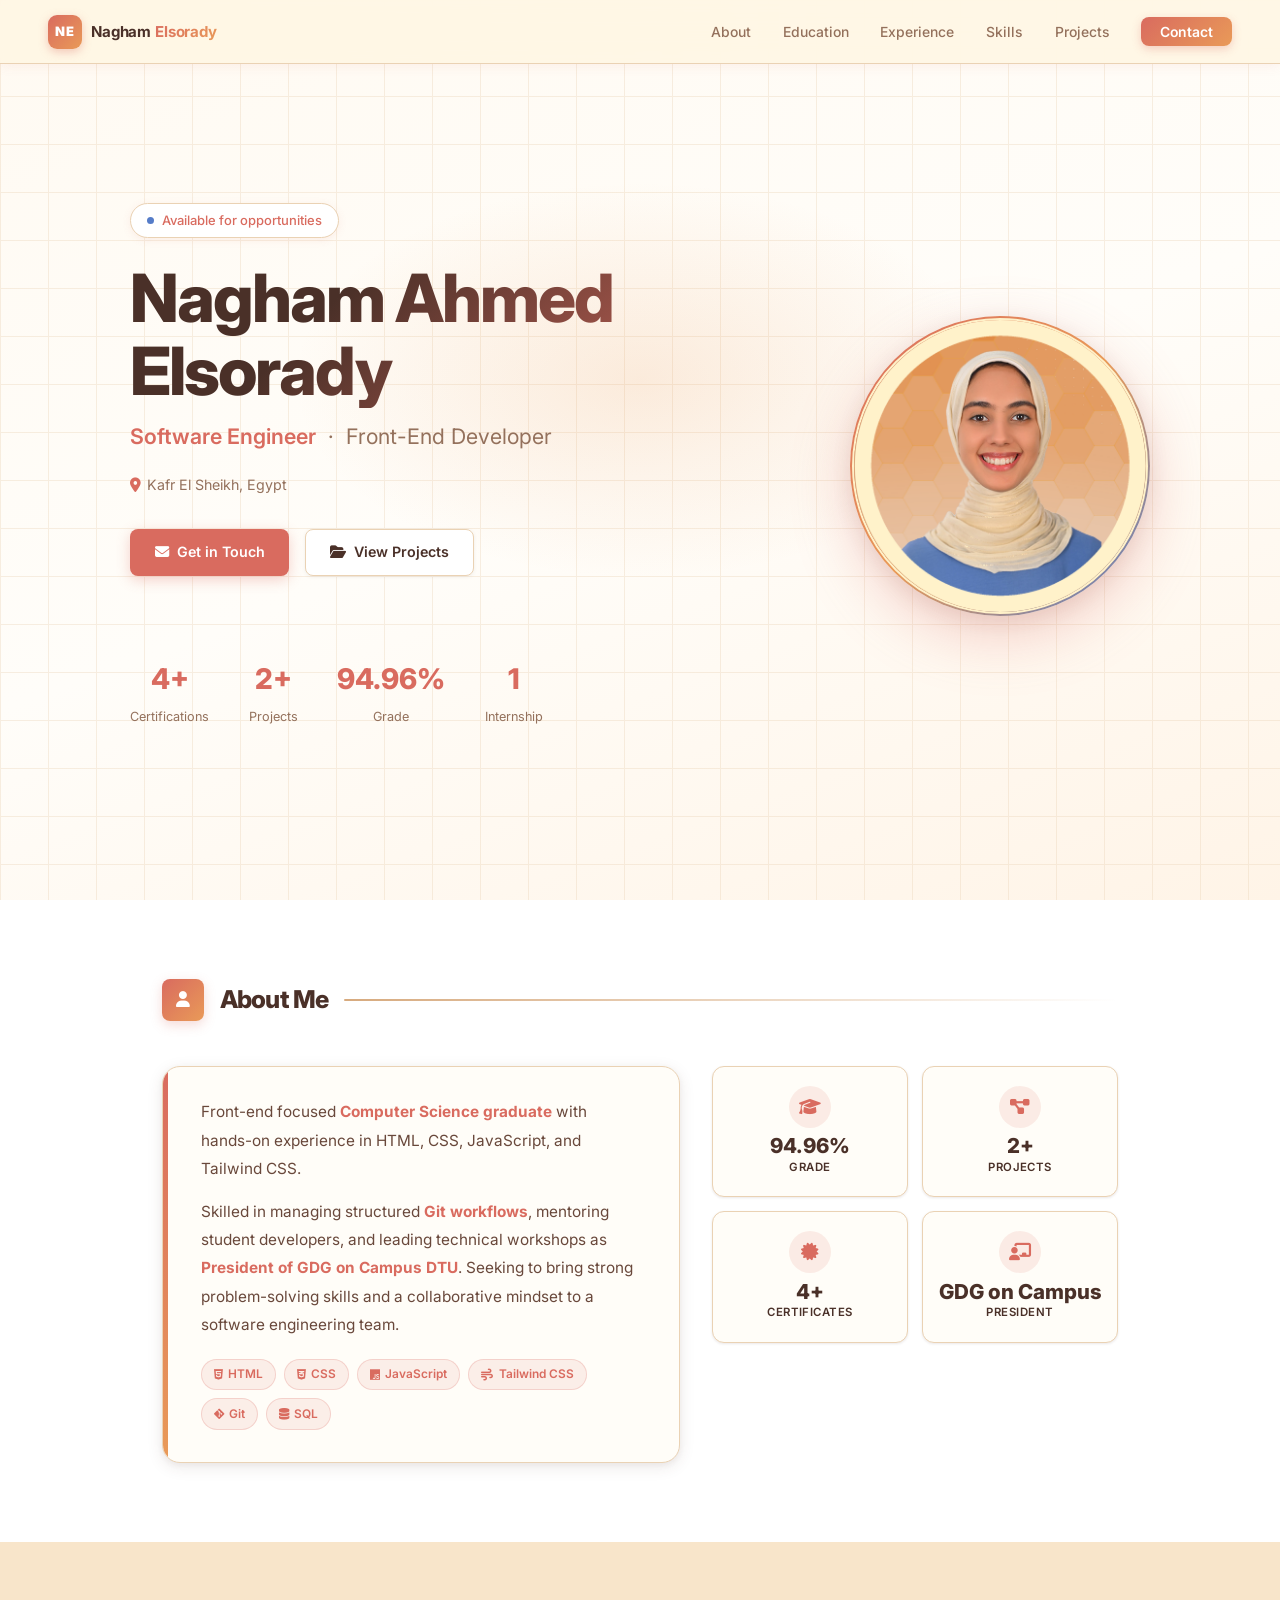
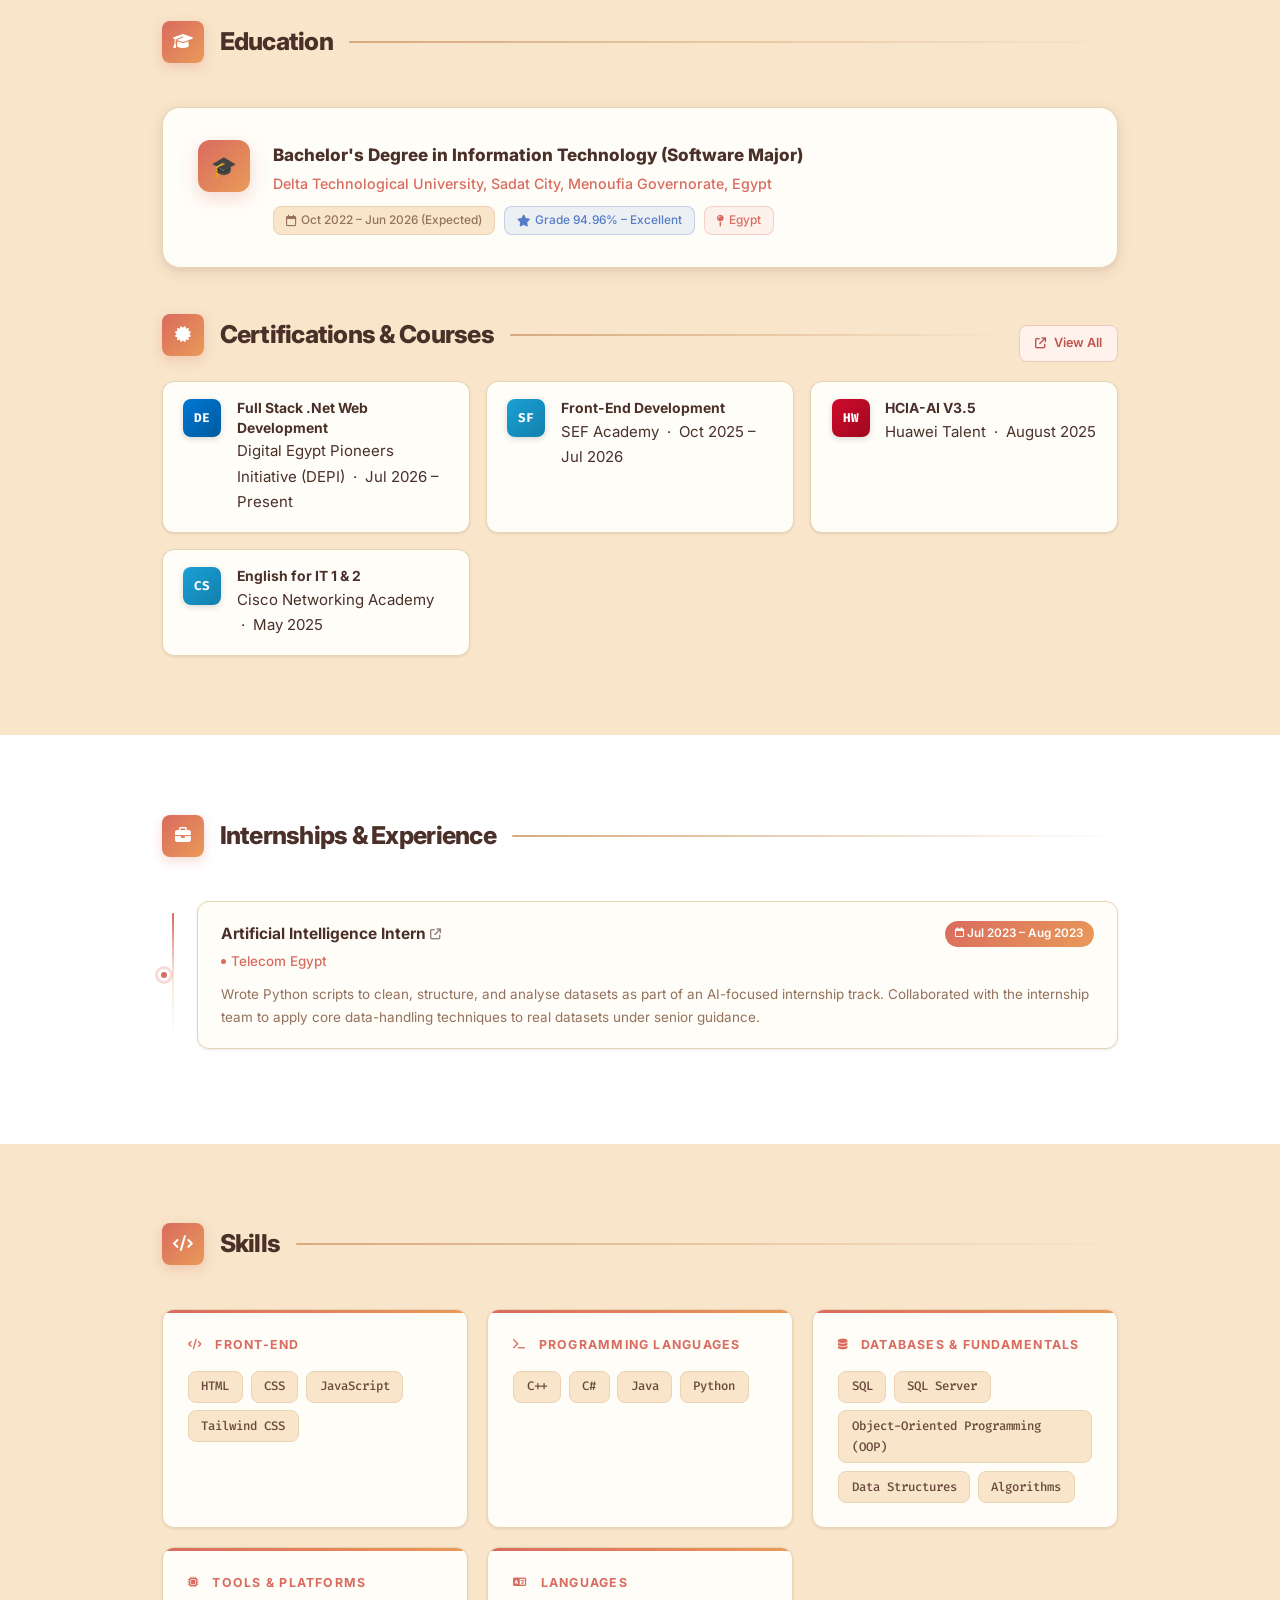
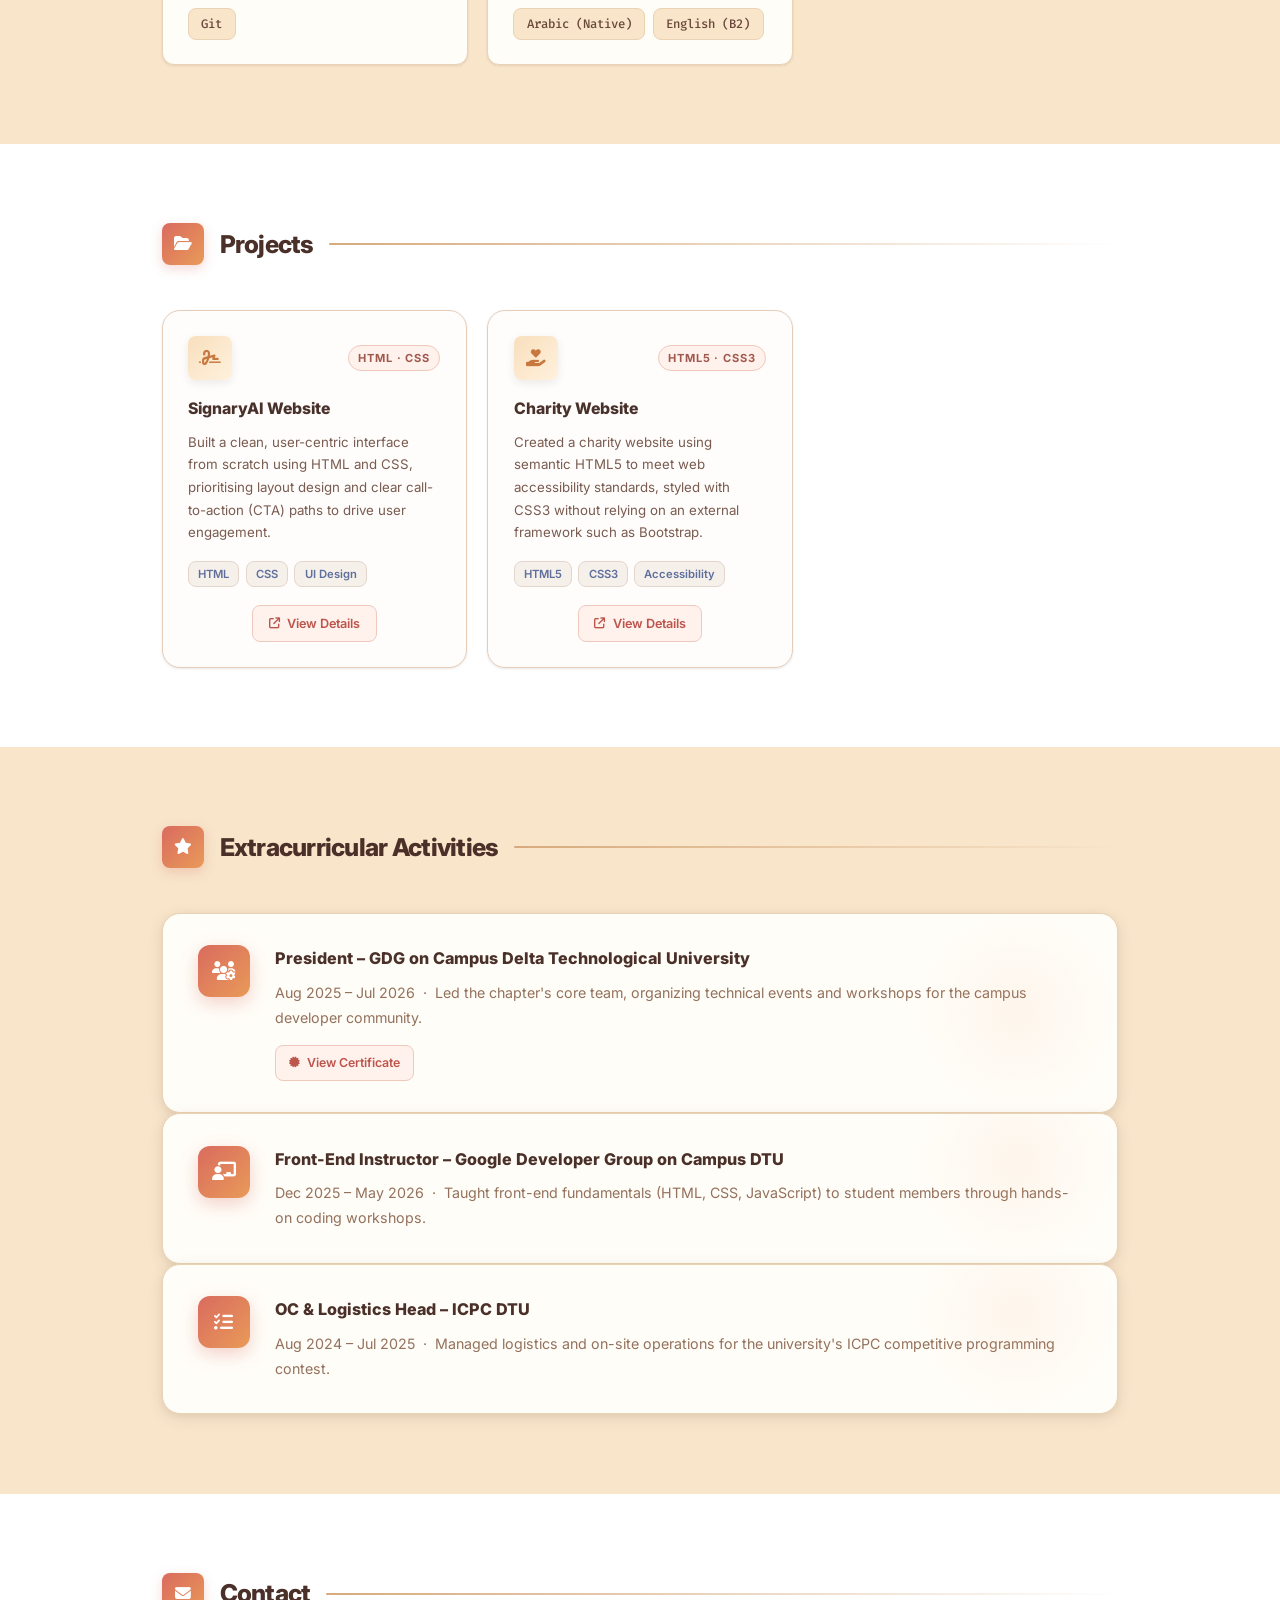
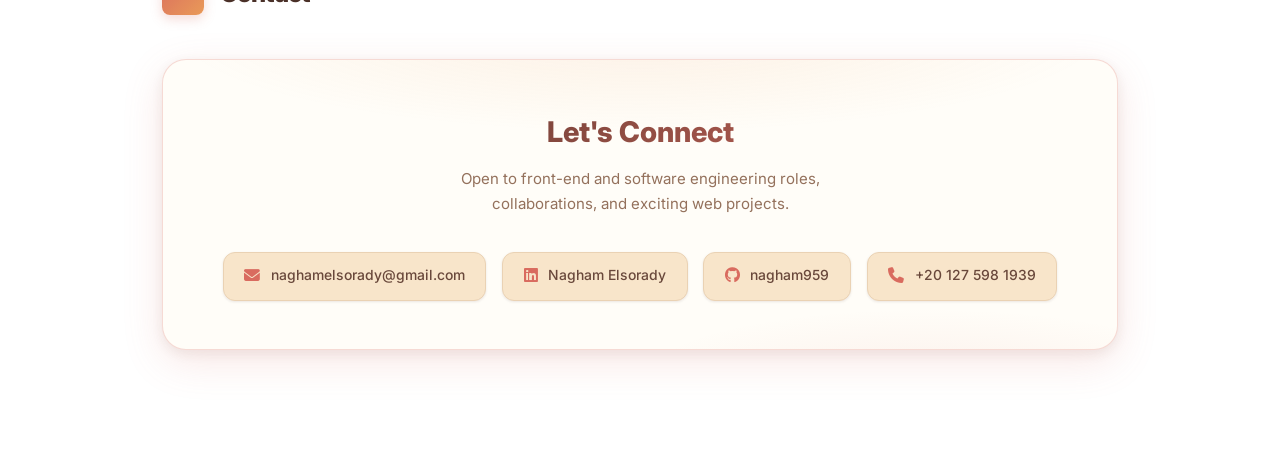
==== index.html @ 0311e445 "first commit" ====
<!DOCTYPE html>
<html lang="en">
<head>
  <meta charset="UTF-8" />
  <meta name="viewport" content="width=device-width, initial-scale=1.0"/>
  <title>Nagham Elsorady | Software Engineer</title>
  <link href="https://fonts.googleapis.com/css2?family=Inter:wght@300;400;500;600;700;800&family=Fira+Code:wght@400;500&display=swap" rel="stylesheet"/>
  <link rel="stylesheet" href="https://cdnjs.cloudflare.com/ajax/libs/font-awesome/6.5.0/css/all.min.css"/>
  <link rel="stylesheet" href="style.css"/>
</head>
<body>

<!-- ───────── NAV ───────── -->
<nav>
  <a href="#hero" class="nav-logo">
    <span class="logo-mark">NE</span>
    <span class="logo-name">Nagham <em>Elsorady</em></span>
  </a>
  <ul class="nav-links" id="nav-links">
    <li><a href="#about">About</a></li>
    <li><a href="#education">Education</a></li>
    <li><a href="#experience">Experience</a></li>
    <li><a href="#skills">Skills</a></li>
    <li><a href="#projects">Projects</a></li>
    <li><a href="#contact" class="nav-cta">Contact</a></li>
  </ul>
  <div class="hamburger" id="hamburger" onclick="toggleNav()">
    <span></span><span></span><span></span>
  </div>
</nav>

<!-- ───────── HERO ───────── -->
<section id="hero">
  <div class="hero-grid"></div>
  <div class="hero-glow"></div>
  <div class="hero-content">
    <div class="hero-text">
      <div class="hero-badge">
        <span class="dot"></span>
        Available for opportunities
      </div>
      <h1 class="hero-name">Nagham Ahmed Elsorady</h1>
      <p class="hero-title">
        <span>Software Engineer</span> &nbsp;·&nbsp; Front-End Developer
      </p>
      <div class="hero-location">
        <i class="fa-solid fa-location-dot" style="color:var(--accent)"></i>
        Kafr El Sheikh, Egypt
      </div>
      <div class="hero-links">
        <a href="mailto:naghamelsorady@gmail.com" class="btn btn-primary">
          <i class="fa-solid fa-envelope"></i> Get in Touch
        </a>
        <a href="#projects" class="btn btn-ghost">
          <i class="fa-solid fa-folder-open"></i> View Projects
        </a>
      </div>
      <div class="hero-stats">
        <div class="stat-item">
          <span class="stat-num">4+</span>
          <span class="stat-label">Certifications</span>
        </div>
        <div class="stat-item">
          <span class="stat-num">2+</span>
          <span class="stat-label">Projects</span>
        </div>
        <div class="stat-item">
          <span class="stat-num">94.96%</span>
          <span class="stat-label">Grade</span>
        </div>
        <div class="stat-item">
          <span class="stat-num">1</span>
          <span class="stat-label">Internship</span>
        </div>
      </div>
    </div>
    <div class="hero-photo">
      <div class="hero-photo-ring">
        <img src="images/me.png" alt="Nagham Ahmed Elsorady" />
      </div>
    </div>
  </div>
</section>
    </div>
  </div>
</section>

<!-- ───────── ABOUT ───────── -->
<section id="about">
  <div class="section-header reveal">
    <div class="section-icon"><i class="fa-solid fa-user"></i></div>
    <h2>About Me</h2>
    <div class="section-line"></div>
  </div>
  <div class="about-grid reveal">
    <div class="about-bio">
      <p>Front-end focused <strong>Computer Science graduate</strong> with hands-on experience in HTML, CSS, JavaScript, and Tailwind CSS.</p>
      <p>Skilled in managing structured <strong>Git workflows</strong>, mentoring student developers, and leading technical workshops as <strong>President of GDG on Campus DTU</strong>. Seeking to bring strong problem-solving skills and a collaborative mindset to a software engineering team.</p>
      <div class="about-tools">
        <span class="tool-chip"><i class="fa-brands fa-html5"></i> HTML</span>
        <span class="tool-chip"><i class="fa-brands fa-css3-alt"></i> CSS</span>
        <span class="tool-chip"><i class="fa-brands fa-js"></i> JavaScript</span>
        <span class="tool-chip"><i class="fa-solid fa-wind"></i> Tailwind CSS</span>
        <span class="tool-chip"><i class="fa-brands fa-git-alt"></i> Git</span>
        <span class="tool-chip"><i class="fa-solid fa-database"></i> SQL</span>
      </div>
    </div>
    <div class="about-highlights">
      <div class="highlight-card">
        <div class="hl-icon"><i class="fa-solid fa-graduation-cap"></i></div>
        <div class="hl-text">
          <div class="hl-value">94.96%</div>
          <div class="hl-label">Grade</div>
        </div>
      </div>
      <div class="highlight-card">
        <div class="hl-icon"><i class="fa-solid fa-diagram-project"></i></div>
        <div class="hl-text">
          <div class="hl-value">2+</div>
          <div class="hl-label">Projects</div>
        </div>
      </div>
      <div class="highlight-card">
        <div class="hl-icon"><i class="fa-solid fa-certificate"></i></div>
        <div class="hl-text">
          <div class="hl-value">4+</div>
          <div class="hl-label">Certificates</div>
        </div>
      </div>
      <div class="highlight-card">
        <div class="hl-icon"><i class="fa-solid fa-chalkboard-user"></i></div>
        <div class="hl-text">
          <div class="hl-value">GDG on Campus</div>
          <div class="hl-label">President</div>
        </div>
      </div>
    </div>
  </div>
</section>

<!-- ───────── EDUCATION ───────── -->
<section id="education">
  <div class="section-header reveal">
    <div class="section-icon"><i class="fa-solid fa-graduation-cap"></i></div>
    <h2>Education</h2>
    <div class="section-line"></div>
  </div>
  <div class="edu-card reveal">
    <div class="edu-icon">🎓</div>
    <div>
      <div class="edu-degree">Bachelor's Degree in Information Technology (Software Major)</div>
      <div class="edu-school">Delta Technological University, Sadat City, Menoufia Governorate, Egypt</div>
      <div class="edu-meta">
        <span class="badge"><i class="fa-regular fa-calendar"></i> Oct 2022 – Jun 2026 (Expected)</span>
        <span class="badge green"><i class="fa-solid fa-star"></i> Grade 94.96% – Excellent</span>
        <span class="badge blue"><i class="fa-solid fa-map-pin"></i> Egypt</span>
      </div>
    </div>
  </div>

  <!-- Courses -->
  <div style="margin-top:2.5rem;">
    <div class="section-header reveal" style="margin-bottom:1.2rem;">
      <div class="section-icon"><i class="fa-solid fa-certificate"></i></div>
      <h2>Certifications &amp; Courses</h2>
      <div class="section-line"></div>
      <a href="certificates.html" class="project-details-btn" style="white-space:nowrap;">
        <i class="fa-solid fa-arrow-up-right-from-square fa-sm"></i> View All
      </a>
    </div>
    <div class="courses-grid">
      <div class="course-card reveal">
        <div class="course-logo logo-ms">DE</div>
        <div class="course-info">
          <div class="course-name">Full Stack .Net Web Development</div>
          <div class="course-meta">Digital Egypt Pioneers Initiative (DEPI) &nbsp;·&nbsp; Jul 2026 – Present</div>
        </div>
      </div>
      <div class="course-card reveal cert-clickable" onclick="openCertLightbox('images/certificates/FrontEnd.jpeg','Front-End Development – SEF Academy')">
        <div class="course-logo logo-cisco">SF</div>
        <div class="course-info">
          <div class="course-name">Front-End Development</div>
          <div class="course-meta">SEF Academy &nbsp;·&nbsp; Oct 2025 – Jul 2026</div>
        </div>
      </div>
      <div class="course-card reveal cert-clickable" onclick="openCertLightbox('images/certificates/photo.png','HCIA-AI V3.5')">
        <div class="course-logo logo-huawei">HW</div>
        <div class="course-info">
          <div class="course-name">HCIA-AI V3.5</div>
          <div class="course-meta">Huawei Talent &nbsp;·&nbsp; August 2025</div>
        </div>
      </div>
      <div class="course-card reveal cert-clickable" onclick="openCertLightbox('images/certificates/English for IT.png','English for IT 1 & 2')">
        <div class="course-logo logo-cisco">CS</div>
        <div class="course-info">
          <div class="course-name">English for IT 1 &amp; 2</div>
          <div class="course-meta">Cisco Networking Academy &nbsp;·&nbsp; May 2025</div>
        </div>
      </div>
    </div>
  </div>
</section>

<!-- ───────── EXPERIENCE ───────── -->
<section id="experience">
  <div class="section-header reveal">
    <div class="section-icon"><i class="fa-solid fa-briefcase"></i></div>
    <h2>Internships &amp; Experience</h2>
    <div class="section-line"></div>
  </div>
  <div class="timeline">
    <div class="timeline-item reveal">
      <div class="timeline-header">
        <div class="timeline-title cert-link" onclick="openCertLightbox('images/certificates/AI-intern.jpg','Artificial Intelligence Intern – Telecom Egypt')">Artificial Intelligence Intern <i class="fa-solid fa-arrow-up-right-from-square fa-xs" style="font-size:.7rem;opacity:.6"></i></div>
        <div class="timeline-date"><i class="fa-regular fa-calendar fa-sm"></i> Jul 2023 – Aug 2023</div>
      </div>
      <div class="timeline-org">Telecom Egypt</div>
      <p style="margin-top:.6rem;font-size:.85rem;color:var(--muted);line-height:1.7;">
        Wrote Python scripts to clean, structure, and analyse datasets as part of an AI-focused internship track. Collaborated with the internship team to apply core data-handling techniques to real datasets under senior guidance.
      </p>
    </div>
  </div>
</section>

<!-- ───────── SKILLS ───────── -->
<section id="skills">
  <div class="section-header reveal">
    <div class="section-icon"><i class="fa-solid fa-code"></i></div>
    <h2>Skills</h2>
    <div class="section-line"></div>
  </div>
  <div class="skills-grid">
    <div class="skill-group reveal">
      <div class="skill-group-title"><i class="fa-solid fa-code fa-sm"></i> &nbsp;Front-End</div>
      <div class="skill-tags">
        <span class="skill-tag">HTML</span>
        <span class="skill-tag">CSS</span>
        <span class="skill-tag">JavaScript</span>
        <span class="skill-tag">Tailwind CSS</span>
      </div>
    </div>
    <div class="skill-group reveal">
      <div class="skill-group-title"><i class="fa-solid fa-terminal fa-sm"></i> &nbsp;Programming Languages</div>
      <div class="skill-tags">
        <span class="skill-tag">C++</span>
        <span class="skill-tag">C#</span>
        <span class="skill-tag">Java</span>
        <span class="skill-tag">Python</span>
      </div>
    </div>
    <div class="skill-group reveal">
      <div class="skill-group-title"><i class="fa-solid fa-database fa-sm"></i> &nbsp;Databases &amp; Fundamentals</div>
      <div class="skill-tags">
        <span class="skill-tag">SQL</span>
        <span class="skill-tag">SQL Server</span>
        <span class="skill-tag">Object-Oriented Programming (OOP)</span>
        <span class="skill-tag">Data Structures</span>
        <span class="skill-tag">Algorithms</span>
      </div>
    </div>
    <div class="skill-group reveal">
      <div class="skill-group-title"><i class="fa-solid fa-microchip fa-sm"></i> &nbsp;Tools &amp; Platforms</div>
      <div class="skill-tags">
        <span class="skill-tag">Git</span>
      </div>
    </div>
    <div class="skill-group reveal">
      <div class="skill-group-title"><i class="fa-solid fa-language fa-sm"></i> &nbsp;Languages</div>
      <div class="skill-tags">
        <span class="skill-tag">Arabic (Native)</span>
        <span class="skill-tag">English (B2)</span>
      </div>
    </div>
  </div>
</section>

<!-- ───────── PROJECTS ───────── -->
<section id="projects">
  <div class="section-header reveal">
    <div class="section-icon"><i class="fa-solid fa-folder-open"></i></div>
    <h2>Projects</h2>
    <div class="section-line"></div>
  </div>

  <div class="projects-grid">
    <div class="project-card reveal">
      <div class="project-header">
        <div class="project-icon pi-software"><i class="fa-solid fa-signature"></i></div>
        <span class="project-cat">HTML · CSS</span>
      </div>
      <div class="project-name">SignaryAI Website</div>
      <div class="project-desc">Built a clean, user-centric interface from scratch using HTML and CSS, prioritising layout design and clear call-to-action (CTA) paths to drive user engagement.</div>
      <div class="project-stack">
        <span class="tag">HTML</span><span class="tag">CSS</span><span class="tag">UI Design</span>
      </div>
      <a href="projects.html#signaryai" class="project-details-btn">
        <i class="fa-solid fa-arrow-up-right-from-square fa-sm"></i> View Details
      </a>
    </div>
    <div class="project-card reveal">
      <div class="project-header">
        <div class="project-icon pi-software"><i class="fa-solid fa-hand-holding-heart"></i></div>
        <span class="project-cat">HTML5 · CSS3</span>
      </div>
      <div class="project-name">Charity Website</div>
      <div class="project-desc">Created a charity website using semantic HTML5 to meet web accessibility standards, styled with CSS3 without relying on an external framework such as Bootstrap.</div>
      <div class="project-stack">
        <span class="tag">HTML5</span><span class="tag">CSS3</span><span class="tag">Accessibility</span>
      </div>
      <a href="projects.html#charity" class="project-details-btn">
        <i class="fa-solid fa-arrow-up-right-from-square fa-sm"></i> View Details
      </a>
    </div>
  </div>
</section>

<!-- ───────── ACTIVITIES ───────── -->
<section id="activities">
  <div class="section-header reveal">
    <div class="section-icon"><i class="fa-solid fa-star"></i></div>
    <h2>Extracurricular Activities</h2>
    <div class="section-line"></div>
  </div>
  <div class="activity-card reveal">
    <div class="activity-icon"><i class="fa-solid fa-users-gear"></i></div>
    <div>
      <div class="activity-title">President – GDG on Campus Delta Technological University</div>
      <div class="activity-desc">
        Aug 2025 – Jul 2026 &nbsp;·&nbsp; Led the chapter's core team, organizing technical events and workshops for the campus developer community.
      </div>
      <a href="certificates.html#cert-gdg" class="activity-cert-btn">
        <i class="fa-solid fa-certificate fa-sm"></i> View Certificate
      </a>
    </div>
  </div>
  <div class="activity-card reveal">
    <div class="activity-icon"><i class="fa-solid fa-chalkboard-user"></i></div>
    <div>
      <div class="activity-title">Front-End Instructor – Google Developer Group on Campus DTU</div>
      <div class="activity-desc">
        Dec 2025 – May 2026 &nbsp;·&nbsp; Taught front-end fundamentals (HTML, CSS, JavaScript) to student members through hands-on coding workshops.
      </div>
    </div>
  </div>
  <div class="activity-card reveal">
    <div class="activity-icon"><i class="fa-solid fa-list-check"></i></div>
    <div>
      <div class="activity-title">OC &amp; Logistics Head – ICPC DTU</div>
      <div class="activity-desc">
        Aug 2024 – Jul 2025 &nbsp;·&nbsp; Managed logistics and on-site operations for the university's ICPC competitive programming contest.
      </div>
    </div>
  </div>
</section>

<!-- ───────── CONTACT ───────── -->
<section id="contact">
  <div class="section-header reveal">
    <div class="section-icon"><i class="fa-solid fa-envelope"></i></div>
    <h2>Contact</h2>
    <div class="section-line"></div>
  </div>
  <div class="contact-card reveal">
    <h3>Let's Connect</h3>
    <p>Open to front-end and software engineering roles, collaborations, and exciting web projects.</p>
    <div class="contact-items">
      <a href="mailto:naghamelsorady@gmail.com" class="contact-item">
        <i class="fa-solid fa-envelope"></i>
        naghamelsorady@gmail.com
      </a>
      <a href="https://www.linkedin.com/in/nagham-elsorady-76812a3a4/" target="_blank" class="contact-item">
        <i class="fa-brands fa-linkedin"></i>
        Nagham Elsorady
      </a>
      <a href="https://github.com/nagham959" target="_blank" class="contact-item">
        <i class="fa-brands fa-github"></i>
        nagham959
      </a>
      <a href="tel:+201275981939" class="contact-item">
        <i class="fa-solid fa-phone"></i>
        +20 127 598 1939
      </a>
    </div>
  </div>
</section>

<!-- ───────── JS ───────── -->
<script>
  /* Mobile nav toggle */
  function toggleNav() {
    document.getElementById('nav-links').classList.toggle('open');
  }

  /* Close nav on link click */
  document.querySelectorAll('.nav-links a').forEach(a => {
    a.addEventListener('click', () => {
      document.getElementById('nav-links').classList.remove('open');
    });
  });

  /* Scroll reveal */
  const observer = new IntersectionObserver((entries) => {
    entries.forEach(e => {
      if (e.isIntersecting) {
        e.target.classList.add('visible');
        observer.unobserve(e.target);
      }
    });
  }, { threshold: 0.12 });

  document.querySelectorAll('.reveal').forEach(el => observer.observe(el));

  /* Active nav link highlight */
  const sections = document.querySelectorAll('section[id]');
  window.addEventListener('scroll', () => {
    let current = '';
    sections.forEach(s => {
      if (window.scrollY >= s.offsetTop - 100) current = s.id;
    });
    document.querySelectorAll('.nav-links a').forEach(a => {
      a.style.color = a.getAttribute('href') === '#' + current ? 'var(--text)' : '';
    });
  });
</script>

<!-- CERT LIGHTBOX -->
<div id="cert-lightbox" onclick="closeCertLightbox(event)" style="display:none;position:fixed;inset:0;background:rgba(0,0,0,.82);z-index:9999;align-items:center;justify-content:center;flex-direction:column;gap:1rem;padding:1.5rem">
  <button onclick="document.getElementById('cert-lightbox').style.display='none'" style="position:absolute;top:1.2rem;right:1.4rem;background:rgba(255,255,255,.12);border:none;color:#fff;width:38px;height:38px;border-radius:50%;font-size:1.1rem;cursor:pointer"><i class="fa-solid fa-xmark"></i></button>
  <img id="cert-lb-img" src="" style="max-width:90vw;max-height:80vh;border-radius:10px;box-shadow:0 8px 40px rgba(0,0,0,.5)"/>
  <div id="cert-lb-name" style="color:#fff;font-size:.9rem;opacity:.75"></div>
</div>

<script>
function openCertLightbox(src, name) {
  const lb = document.getElementById('cert-lightbox');
  document.getElementById('cert-lb-img').src = src;
  document.getElementById('cert-lb-name').textContent = name;
  lb.style.display = 'flex';
}
function closeCertLightbox(e) {
  if (e.target === document.getElementById('cert-lightbox')) {
    document.getElementById('cert-lightbox').style.display = 'none';
  }
}
document.addEventListener('keydown', e => {
  if (e.key === 'Escape') document.getElementById('cert-lightbox').style.display = 'none';
});
</script>
</html>
---- style.css ----
/* ═══════════════════════════════════════════
   NAGHAM ELSORADY – PORTFOLIO  |  style.css
═══════════════════════════════════════════ */

*, *::before, *::after { box-sizing: border-box; margin: 0; padding: 0; }

:root {
  /* Palette */
  --bg:       #ffffff;
  --bg2:      #f8e5ca;
  --bg3:      #f1c79f;
  --card:     #fffdf8;
  --border:   #ead2b4;
  --border2:  #d7aa7e;

  /* Accent colors */
  --accent:   #d96b5f;
  --accent-h: #b9544f;
  --accent2:  #557cc8;
  --accent3:  #e99a58;
  --accent4:  #c8794f;

  /* Text */
  --text:     #4a3028;
  --text2:    #69483b;
  --muted:    #94715c;

  /* Effects */
  --glow:       rgba(217,107,95,.16);
  --shadow-sm:  0 1px 3px rgba(74,48,40,.07), 0 1px 2px rgba(74,48,40,.04);
  --shadow-md:  0 4px 16px rgba(74,48,40,.10), 0 2px 6px rgba(74,48,40,.05);
  --shadow-lg:  0 12px 40px rgba(217,107,95,.16), 0 4px 12px rgba(74,48,40,.08);
  --shadow-hover: 0 16px 48px rgba(217,107,95,.22), 0 6px 16px rgba(74,48,40,.08);

  /* Radius */
  --r-sm: 8px;
  --r-md: 12px;
  --r-lg: 18px;
  --r-xl: 24px;
}

html { scroll-behavior: smooth; font-size: 99%; }

body {
  font-family: 'Inter', sans-serif;
  background: var(--bg);
  color: var(--text);
  line-height: 1.7;
  overflow-x: hidden;
  font-size: 15px;
}

/* ─── SCROLLBAR ─── */
::-webkit-scrollbar { width: 5px; }
::-webkit-scrollbar-track { background: var(--bg2); }
::-webkit-scrollbar-thumb { background: var(--border2); border-radius: 10px; }
::-webkit-scrollbar-thumb:hover { background: var(--accent); }

/* ────────────────────────────
   NAVBAR
──────────────────────────── */
nav {
  position: fixed; top: 0; left: 0; right: 0; z-index: 1000;
  display: flex; align-items: center; justify-content: space-between;
  padding: 0 3rem; height: 64px;
  background: rgba(255,247,229,.94);
  backdrop-filter: blur(16px) saturate(180%);
  -webkit-backdrop-filter: blur(16px) saturate(180%);
  border-bottom: 1px solid var(--border);
  box-shadow: 0 1px 12px rgba(217,107,95,.10);
}
.nav-logo {
  text-decoration: none;
  display: flex; align-items: center; gap: .6rem;
}
.logo-mark {
  width: 34px; height: 34px; border-radius: 9px;
  background: linear-gradient(135deg, var(--accent) 0%, var(--accent3) 100%);
  color: #fff; font-weight: 900; font-size: .82rem;
  letter-spacing: .03em; font-family: 'Inter', sans-serif;
  display: flex; align-items: center; justify-content: center;
  box-shadow: 0 3px 10px rgba(217,107,95,.35);
  flex-shrink: 0; user-select: none;
  transition: transform .2s, box-shadow .2s;
}
.nav-logo:hover .logo-mark {
  transform: rotate(-6deg) scale(1.08);
  box-shadow: 0 6px 18px rgba(217,107,95,.45);
}
.logo-name {
  font-size: .95rem; font-weight: 700;
  color: var(--text); letter-spacing: -.01em;
  transition: color .2s;
}
.logo-name em {
  font-style: normal;
  background: linear-gradient(135deg, var(--accent), var(--accent3));
  -webkit-background-clip: text; -webkit-text-fill-color: transparent;
  background-clip: text;
}
.nav-links { display: flex; gap: 2rem; list-style: none; align-items: center; }
.nav-links a {
  color: var(--muted); text-decoration: none; font-size: .88rem;
  font-weight: 500; transition: color .2s; position: relative; padding-bottom: 2px;
}
.nav-links a::after {
  content: ''; position: absolute; bottom: -2px; left: 0; right: 0;
  height: 2px; background: var(--accent); border-radius: 2px;
  transform: scaleX(0); transition: transform .25s ease;
  transform-origin: left;
}
.nav-links a:hover { color: var(--accent); }
.nav-links a:hover::after { transform: scaleX(1); }

/* Contact CTA button – uses higher specificity to avoid !important */
.nav-links a.nav-cta {
  background: linear-gradient(135deg, var(--accent), var(--accent3));
  color: #fff;
  padding: .42rem 1.2rem;
  padding-bottom: .42rem;          /* override the 2px from base rule */
  border-radius: var(--r-sm);
  font-weight: 600;
  box-shadow: 0 3px 10px rgba(217,107,95,.3);
  transition: all .25s;
  line-height: 1.4;
}
.nav-links a.nav-cta:hover {
  color: #fff;
  transform: translateY(-2px);
  box-shadow: 0 8px 20px rgba(217,107,95,.4);
  opacity: .95;
}
.nav-links a.nav-cta::after { display: none; }

/* ─── HERO ─── */
#hero {
  min-height: 100vh;
  display: flex; align-items: center; justify-content: center;
  position: relative;
  padding: 7rem 3rem 5rem;
  overflow: clip;
  max-width: 100%;
  margin: 0;
  background: linear-gradient(160deg, #fffaf2 0%, #fffdf9 52%, #fff4e7 100%);
}
.hero-grid {
  position: absolute; inset: 0; z-index: 0;
  background-image:
    linear-gradient(var(--border) 1px, transparent 1px),
    linear-gradient(90deg, var(--border) 1px, transparent 1px);
  background-size: 48px 48px;
  opacity: .35;
}
.hero-glow {
  position: absolute; top: 20%; left: 50%; transform: translateX(-50%);
  width: 700px; height: 400px;
  background: radial-gradient(ellipse, rgba(233,154,88,.18) 0%, transparent 70%);
  pointer-events: none; z-index: 0;
}
.hero-content {
  position: relative; z-index: 1;
  max-width: 1020px; width: 100%;
  display: flex; align-items: center;
  justify-content: space-between;
  gap: 3.5rem;
}
.hero-text {
  flex: 1; text-align: left;
}
.hero-badge {
  display: inline-flex; align-items: center; gap: .5rem;
  background: #fff; border: 1px solid var(--border);
  border-radius: 50px; padding: .35rem 1rem;
  font-size: .82rem; color: var(--accent); font-weight: 500;
  margin-bottom: 1.5rem;
  box-shadow: 0 2px 8px rgba(217,107,95,.10);
}
.hero-badge .dot {
  width: 7px; height: 7px; border-radius: 50%;
  background: var(--accent2);
  animation: pulse 2s infinite;
}
@keyframes pulse {
  0%,100% { opacity: 1; transform: scale(1); }
  50% { opacity: .5; transform: scale(1.3); }
}
.hero-name {
  font-size: clamp(2.4rem, 6vw, 4.2rem);
  font-weight: 800; line-height: 1.1;
  letter-spacing: -.03em;
  background: linear-gradient(135deg, var(--text) 30%, var(--accent) 100%);
  -webkit-background-clip: text; -webkit-text-fill-color: transparent;
  background-clip: text;
  margin-bottom: .6rem;
}
.hero-title {
  font-size: clamp(1rem, 2.5vw, 1.35rem);
  color: var(--muted); font-weight: 400;
  margin-bottom: 1.2rem;
}
.hero-title span { color: var(--accent); font-weight: 600; }
.hero-location {
  display: flex; align-items: center; justify-content: flex-start;
  gap: .4rem; color: var(--muted); font-size: .9rem;
  margin-bottom: 2rem;
}
.hero-links {
  display: flex; gap: 1rem; justify-content: flex-start; flex-wrap: wrap;
}
.btn {
  display: inline-flex; align-items: center; gap: .5rem;
  padding: .65rem 1.5rem; border-radius: 8px;
  font-size: .9rem; font-weight: 600;
  text-decoration: none; transition: all .2s;
  border: 1px solid transparent;
}
.btn-primary {
  background: var(--accent); color: #fff;
  box-shadow: 0 4px 14px rgba(217,107,95,.3);
}
.btn-primary:hover { opacity: .9; transform: translateY(-1px); }
.btn-ghost {
  background: #fff;
  border-color: var(--border);
  color: var(--text);
  box-shadow: 0 1px 4px rgba(0,0,0,.06);
}
.btn-ghost:hover {
  border-color: var(--accent); color: var(--accent);
  transform: translateY(-1px);
}
.hero-stats {
  display: flex; gap: 2.5rem; flex-wrap: wrap;
  margin-top: 3rem; padding-top: 2rem;
}
.stat-item { text-align: center; }
.stat-num {
  font-size: 1.8rem; font-weight: 800; color: var(--accent);
  display: block;
}
.stat-label { font-size: .8rem; color: var(--muted); }

/* Photo */
.hero-photo {
  flex-shrink: 0;
  display: flex; align-items: center; justify-content: center;
}
.hero-photo-ring {
  position: relative;
  width: 300px; height: 300px; border-radius: 50%;
  padding: 2px;
  background: linear-gradient(135deg, var(--accent), var(--accent3), var(--accent2));
  box-shadow: 0 20px 60px rgba(217,107,95,.30), 0 6px 20px rgba(74,48,40,.10);
  animation: float 5s ease-in-out infinite;
  overflow: hidden;
}
.hero-photo-ring img {
  width: 100%; height: 100%;
  border-radius: 50%;
  object-fit: cover; object-position: center center;
  display: block;
  border: 2px solid #fff1c9;
  box-sizing: border-box;
}
@keyframes float {
  0%, 100% { transform: translateY(0); }
  50%       { transform: translateY(-12px); }
}

/* ────────────────────────────
   SECTION COMMONS
──────────────────────────── */
section {
  max-width: 1020px; margin: 0 auto;
  padding: 5rem 2rem;
}
section:nth-child(even) { position: relative; }
section:nth-child(even)::before {
  content: ''; position: absolute; top: 0; bottom: 0;
  left: 50%; transform: translateX(-50%);
  width: 100vw; background: var(--bg2); z-index: -1;
}
.section-header {
  display: flex; align-items: center; gap: 1rem;
  margin-bottom: 2.8rem;
}
.section-icon {
  width: 42px; height: 42px; border-radius: var(--r-sm);
  background: linear-gradient(135deg, var(--accent), var(--accent3));
  display: flex; align-items: center; justify-content: center;
  color: #fff; font-size: 1rem; flex-shrink: 0;
  box-shadow: 0 4px 12px rgba(217,107,95,.25);
}
h2 { font-size: 1.55rem; font-weight: 800; letter-spacing: -.03em; color: var(--text); }
.section-line {
  flex: 1; height: 2px;
  background: linear-gradient(90deg, var(--border2) 0%, transparent 100%);
  border-radius: 2px;
}

/* ────────────────────────────
   ABOUT
──────────────────────────── */
.about-grid {
  display: grid;
  grid-template-columns: 1fr auto;
  gap: 2rem;
  align-items: start;
}
.about-bio {
  background: var(--card); border: 1px solid var(--border);
  border-radius: var(--r-lg); padding: 2rem 2.4rem;
  position: relative; overflow: hidden; box-shadow: var(--shadow-md);
}
.about-bio::before {
  content: ''; position: absolute; left: 0; top: 0; bottom: 0; width: 5px;
  background: linear-gradient(180deg, var(--accent), var(--accent3));
}
.about-bio p { color: var(--text2); font-size: .97rem; line-height: 1.85; margin-bottom: .9rem; }
.about-bio p:last-of-type { margin-bottom: 1.2rem; }
.about-bio strong { color: var(--accent); font-weight: 700; }
.about-tools { display: flex; flex-wrap: wrap; gap: .5rem; }
.tool-chip {
  display: inline-flex; align-items: center; gap: .35rem;
  padding: .3rem .75rem; border-radius: 999px;
  font-size: .75rem; font-weight: 600;
  background: rgba(217,107,95,.10); color: var(--accent);
  border: 1px solid rgba(217,107,95,.22);
  transition: all .2s;
}
.tool-chip:hover { background: var(--accent); color: #fff; }
.about-highlights {
  display: grid; grid-template-columns: 1fr 1fr;
  gap: .85rem;
}
.highlight-card {
  background: var(--card); border: 1px solid var(--border);
  border-radius: var(--r-md); padding: 1.2rem 1rem;
  display: flex; flex-direction: column; align-items: center; gap: .5rem;
  text-align: center; box-shadow: var(--shadow-sm);
  transition: all .25s;
}
.highlight-card:hover {
  border-color: var(--accent); transform: translateY(-3px);
  box-shadow: 0 8px 24px rgba(217,107,95,.15);
}
.hl-icon {
  width: 42px; height: 42px; border-radius: 50%;
  background: rgba(217,107,95,.12); color: var(--accent);
  display: flex; align-items: center; justify-content: center;
  font-size: 1.1rem;
}
.hl-value { font-size: 1.3rem; font-weight: 800; color: var(--text); line-height: 1.1; }
.hl-label { font-size: .72rem; color: var(--text3); font-weight: 600; text-transform: uppercase; letter-spacing: .04em; }

/* ────────────────────────────
   EDUCATION
──────────────────────────── */
.edu-card {
  background: var(--card); border: 1px solid var(--border);
  border-radius: var(--r-lg); padding: 2rem 2.2rem;
  display: flex; gap: 1.5rem; align-items: flex-start;
  box-shadow: var(--shadow-md); transition: box-shadow .3s, transform .3s;
}
.edu-card:hover { box-shadow: var(--shadow-lg); transform: translateY(-2px); }
.edu-icon {
  width: 52px; height: 52px; border-radius: var(--r-md);
  background: linear-gradient(135deg, var(--accent) 0%, var(--accent3) 100%);
  display: flex; align-items: center; justify-content: center;
  font-size: 1.3rem; flex-shrink: 0;
  box-shadow: 0 6px 18px rgba(217,107,95,.25);
}
.edu-degree { font-weight: 800; font-size: 1.08rem; color: var(--text); margin-bottom: .2rem; }
.edu-school { color: var(--accent); font-size: .9rem; font-weight: 500; margin-bottom: .6rem; }
.edu-meta { display: flex; gap: .6rem; flex-wrap: wrap; }
.badge {
  display: inline-flex; align-items: center; gap: .3rem;
  background: var(--bg2); border: 1px solid var(--border);
  border-radius: var(--r-sm); padding: .22rem .75rem;
  font-size: .75rem; color: var(--muted); font-weight: 500;
}
.badge.green { color: var(--accent2); border-color: rgba(85,124,200,.28); background: rgba(85,124,200,.10); }
.badge.blue  { color: var(--accent);  border-color: rgba(217,107,95,.25);  background: rgba(217,107,95,.08); }

/* ────────────────────────────
   COURSES
──────────────────────────── */
.courses-grid {
  display: grid;
  grid-template-columns: repeat(auto-fill, minmax(285px, 1fr));
  gap: 1rem;
}
.course-card {
  background: var(--card); border: 1px solid var(--border);
  border-radius: var(--r-md); padding: 1.1rem 1.3rem;
  display: flex; gap: 1rem; align-items: flex-start;
  transition: all .25s; box-shadow: var(--shadow-sm);
}
.course-card:hover {
  border-color: var(--accent); transform: translateY(-3px);
  box-shadow: 0 8px 28px rgba(217,107,95,.15);
}
.course-card.cert-clickable { cursor: pointer; }
.course-logo {
  width: 38px; height: 38px; border-radius: var(--r-sm);
  display: flex; align-items: center; justify-content: center;
  font-size: .8rem; font-weight: 800; flex-shrink: 0;
  font-family: 'Fira Code', monospace;
  box-shadow: 0 2px 6px rgba(0,0,0,.15);
}
.logo-nvidia  { background: linear-gradient(135deg,#76b900,#5a8c00); color: #fff; }
.logo-ms      { background: linear-gradient(135deg,#0078d4,#005a9e); color: #fff; }
.logo-sprints { background: linear-gradient(135deg,#ff6b35,#e55a26); color: #fff; }
.logo-huawei  { background: linear-gradient(135deg,#cf0a2c,#a00820); color: #fff; }
.logo-cisco   { background: linear-gradient(135deg,#1ba0d7,#1280ab); color: #fff; }
.course-name { font-size: .88rem; font-weight: 700; line-height: 1.4; color: var(--text); }
.course-info { display: flex; flex-direction: column; flex: 1; }
.course-details-btn {
  display: inline-flex; align-items: center; gap: .4rem;
  margin-top: .7rem; align-self: center;
  padding: .35rem .9rem; border-radius: var(--r-sm);
  font-size: .76rem; font-weight: 600; text-decoration: none;
  color: var(--accent); background: rgba(217,107,95,.08);
  border: 1px solid rgba(217,107,95,.24);
  transition: all .22s;
}
.course-details-btn:hover {
  background: var(--accent); color: #fff;
  border-color: var(--accent);
  box-shadow: 0 4px 14px rgba(217,107,95,.3);
  transform: translateY(-1px);
}
.course-details-btn i { font-size: .65rem; }

/* ────────────────────────────
   EXPERIENCE / TIMELINE
──────────────────────────── */
.timeline { position: relative; padding-left: 2.2rem; }
.timeline::before {
  content: ''; position: absolute;
  left: 10px; top: 12px; bottom: 12px; width: 2px;
  background: linear-gradient(180deg, var(--accent), rgba(233,154,88,.24), transparent);
  border-radius: 2px;
}
.timeline-item {
  position: relative;
  background: var(--card); border: 1px solid var(--border);
  border-radius: var(--r-md); padding: 1.2rem 1.5rem;
  margin-bottom: 1rem; box-shadow: var(--shadow-sm);
  transition: all .25s;
}
.timeline-item:hover {
  border-color: var(--accent);
  box-shadow: 0 6px 24px rgba(217,107,95,.12);
  transform: translateX(4px);
}
.timeline-item::before {
  content: ''; position: absolute;
  left: -2.5rem; top: 50%; transform: translateY(-50%);
  width: 12px; height: 12px; border-radius: 50%;
  background: var(--accent); border: 3px solid #fff;
  box-shadow: 0 0 0 3px rgba(217,107,95,.24); z-index: 1;
}
.timeline-header { display: flex; align-items: flex-start; justify-content: space-between; gap: 1rem; flex-wrap: wrap; }
.timeline-title { font-weight: 700; font-size: .98rem; color: var(--text); }
.timeline-title.cert-link { cursor: pointer; transition: color .2s; }
.timeline-title.cert-link:hover { color: var(--accent); }
.timeline-date {
  font-size: .74rem; color: #fff; font-weight: 600;
  background: linear-gradient(135deg, var(--accent), var(--accent3));
  padding: .18rem .65rem; border-radius: 50px;
  white-space: nowrap; flex-shrink: 0;
}
.timeline-org {
  color: var(--accent); font-size: .85rem; font-weight: 500;
  margin-top: .2rem; display: flex; align-items: center; gap: .3rem;
}
.timeline-org::before {
  content: ''; display: inline-block; width: 5px; height: 5px; border-radius: 50%;
  background: var(--accent); flex-shrink: 0;
}

/* ────────────────────────────
   SKILLS
──────────────────────────── */
.skills-grid {
  display: grid;
  grid-template-columns: repeat(auto-fill, minmax(295px, 1fr));
  gap: 1.2rem;
}
.skill-group {
  background: var(--card); border: 1px solid var(--border);
  border-radius: var(--r-md); padding: 1.5rem 1.6rem;
  box-shadow: var(--shadow-sm); transition: all .25s;
  position: relative; overflow: hidden;
}
.skill-group::before {
  content: ''; position: absolute; top: 0; left: 0; right: 0; height: 3px;
  background: linear-gradient(90deg, var(--accent), var(--accent3));
  border-radius: 3px 3px 0 0;
}
.skill-group:hover { box-shadow: var(--shadow-md); transform: translateY(-2px); }
.skill-group-title {
  font-size: .78rem; font-weight: 700;
  text-transform: uppercase; letter-spacing: .1em;
  color: var(--accent); margin-bottom: 1rem;
  display: flex; align-items: center; gap: .5rem;
}
.skill-tags { display: flex; flex-wrap: wrap; gap: .5rem; }
.skill-tag {
  background: var(--bg2); border: 1px solid var(--border);
  border-radius: var(--r-sm); padding: .28rem .78rem;
  font-size: .78rem; color: var(--text2); font-weight: 500;
  font-family: 'Fira Code', monospace; transition: all .2s; cursor: default;
}
.skill-tag:hover {
  border-color: var(--accent); color: var(--accent);
  background: rgba(217,107,95,.08); transform: translateY(-1px);
  box-shadow: 0 2px 8px rgba(217,107,95,.12);
}

/* ────────────────────────────
   PROJECTS
──────────────────────────── */
.projects-grid {
  display: grid;
  grid-template-columns: repeat(auto-fill, minmax(300px, 1fr));
  gap: 1.3rem;
}
.project-card {
  background: #fffdfb; border: 1px solid #e6cdb9;
  border-radius: var(--r-lg); padding: 1.6rem;
  display: flex; flex-direction: column;
  transition: all .28s cubic-bezier(.4,0,.2,1);
  box-shadow: var(--shadow-sm); position: relative; overflow: hidden;
}
.project-card::after {
  content: ''; position: absolute; inset: 0; border-radius: var(--r-lg);
  background: linear-gradient(135deg, rgba(217,107,95,.04), rgba(233,154,88,.04));
  opacity: 0; transition: opacity .3s;
}
.project-card:hover {
  border-color: rgba(217,107,95,.45); transform: translateY(-5px);
  box-shadow: var(--shadow-hover);
}
.project-card:hover::after { opacity: 1; }
.project-header {
  display: flex; align-items: center; justify-content: space-between;
  margin-bottom: 1rem; position: relative; z-index: 1;
}
.project-icon {
  width: 44px; height: 44px; border-radius: var(--r-sm);
  display: flex; align-items: center; justify-content: center;
  font-size: 1.1rem; flex-shrink: 0;
  box-shadow: 0 3px 10px rgba(0,0,0,.08);
}
.pi-data     { background: linear-gradient(135deg, #f7d8cf, #fbece6); color: #bd554d; }
.pi-software { background: linear-gradient(135deg, #f8dfbd, #fff1dd); color: #c8783f; }
.pi-iot      { background: linear-gradient(135deg, #dbe5f7, #eef3fc); color: #4e70b2; }
.project-cat {
  font-size: .7rem; font-weight: 700; text-transform: uppercase;
  letter-spacing: .08em; color: #9f584d;
  background: #fff1eb; border: 1px solid #efc9bc;
  padding: .18rem .6rem; border-radius: 50px;
}
.project-name { font-weight: 800; font-size: 1rem; margin-bottom: .5rem; color: #49312b; position: relative; z-index: 1; }
.project-desc { font-size: .84rem; color: #795b50; flex: 1; line-height: 1.7; position: relative; z-index: 1; }
.project-stack { display: flex; flex-wrap: wrap; gap: .4rem; margin-top: 1.1rem; position: relative; z-index: 1; }
.project-stack .tag {
  background: #f6f0eb; border: 1px solid #e4d5cb;
  border-radius: var(--r-sm); padding: .16rem .58rem;
  font-size: .71rem; color: #5e6f9c; font-weight: 600; transition: all .2s;
}
.project-card:hover .project-stack .tag {
  background: rgba(217,107,95,.08); border-color: rgba(217,107,95,.22); color: var(--accent);
}
.project-details-btn {
  display: inline-flex; align-items: center; gap: .45rem;
  margin-top: 1.1rem; align-self: center;
  padding: .42rem 1rem; border-radius: var(--r-sm);
  font-size: .8rem; font-weight: 600; text-decoration: none;
  color: #bd554d; background: #fff1eb;
  border: 1px solid #efc9bc;
  transition: all .22s; position: relative; z-index: 1;
}
.project-details-btn:hover {
  background: var(--accent); color: #fff;
  border-color: var(--accent);
  box-shadow: 0 4px 14px rgba(217,107,95,.3);
  transform: translateY(-1px);
}

/* ────────────────────────────
   ACTIVITIES
──────────────────────────── */
.activity-card {
  background: var(--card); border: 1px solid var(--border);
  border-radius: var(--r-lg); padding: 2rem 2.2rem;
  display: flex; gap: 1.6rem; align-items: flex-start;
  box-shadow: var(--shadow-md); position: relative; overflow: hidden; transition: all .3s;
}
.activity-card::before {
  content: ''; position: absolute; bottom: 0; right: 0;
  width: 200px; height: 200px;
  background: radial-gradient(circle, rgba(233,154,88,.08), transparent 70%);
  pointer-events: none;
}
.activity-card:hover { box-shadow: var(--shadow-lg); transform: translateY(-2px); }
.activity-icon {
  width: 52px; height: 52px; border-radius: var(--r-md);
  background: linear-gradient(135deg, var(--accent), var(--accent3));
  display: flex; align-items: center; justify-content: center;
  font-size: 1.2rem; flex-shrink: 0; color: #fff;
  box-shadow: 0 6px 18px rgba(217,107,95,.3);
}
.activity-title { font-weight: 800; margin-bottom: .5rem; font-size: 1.02rem; }
.activity-desc  { color: var(--muted); font-size: .9rem; line-height: 1.75; }
.activity-cert-btn {
  display: inline-flex; align-items: center; gap: .4rem;
  margin-top: .9rem; padding: .4rem .85rem;
  border: 1px solid #efc9bc; border-radius: var(--r-sm);
  background: #fff1eb; color: #bd554d;
  font-size: .78rem; font-weight: 600; text-decoration: none;
  transition: all .22s;
}
.activity-cert-btn:hover {
  background: var(--accent); border-color: var(--accent); color: #fff;
  box-shadow: 0 4px 14px rgba(217,107,95,.25);
  transform: translateY(-1px);
}

/* ────────────────────────────
   CONTACT
──────────────────────────── */
#contact { padding-bottom: 8rem; }
.contact-card {
  background: var(--card); border: 1px solid rgba(217,107,95,.24);
  border-radius: var(--r-xl); padding: 3rem 2.5rem;
  text-align: center; position: relative; overflow: hidden;
  box-shadow: var(--shadow-lg);
}
.contact-card::before {
  content: ''; position: absolute; inset: 0;
  background:
    radial-gradient(ellipse 70% 50% at 50% -10%, rgba(233,154,88,.12) 0%, transparent 70%),
    radial-gradient(ellipse 50% 40% at 80% 110%, rgba(217,107,95,.08) 0%, transparent 60%);
  pointer-events: none;
}
.contact-card h3 {
  font-size: 1.8rem; font-weight: 800; margin-bottom: .6rem;
  background: linear-gradient(135deg, var(--text), var(--accent));
  -webkit-background-clip: text; -webkit-text-fill-color: transparent;
  background-clip: text; position: relative; z-index: 1;
}
.contact-card > p {
  color: var(--muted); margin-bottom: 2.2rem; max-width: 420px; margin-inline: auto;
  font-size: .95rem; line-height: 1.7; position: relative; z-index: 1;
}
.contact-items { display: flex; gap: 1rem; justify-content: center; flex-wrap: wrap; position: relative; z-index: 1; }
.contact-item {
  display: flex; align-items: center; gap: .65rem;
  background: var(--bg2); border: 1px solid var(--border);
  border-radius: var(--r-md); padding: .75rem 1.3rem;
  text-decoration: none; color: var(--text2); font-size: .88rem; font-weight: 500;
  transition: all .25s; box-shadow: var(--shadow-sm);
}
.contact-item:hover {
  border-color: var(--accent); color: var(--accent);
  background: rgba(217,107,95,.08); transform: translateY(-2px);
  box-shadow: 0 6px 20px rgba(217,107,95,.15);
}
.contact-item i { color: var(--accent); font-size: 1rem; }

/* ────────────────────────────
   FOOTER
──────────────────────────── */
footer {
  text-align: center; padding: 2.2rem 2rem;
  border-top: 1px solid var(--border);
  color: var(--muted); font-size: .82rem;
  background: var(--bg2);
}
footer strong { color: var(--accent); font-weight: 700; }

/* ────────────────────────────
   HAMBURGER / MOBILE NAV
──────────────────────────── */
.hamburger {
  display: none; flex-direction: column; gap: 5px;
  cursor: pointer; padding: .4rem;
  border-radius: var(--r-sm); transition: background .2s;
}
.hamburger:hover { background: var(--bg2); }
.hamburger span {
  display: block; width: 22px; height: 2px;
  background: var(--text); border-radius: 2px; transition: all .3s;
}

/* ────────────────────────────
   RESPONSIVE – TABLET (≤1024px)
──────────────────────────── */
@media (max-width: 1024px) {
  nav { padding: 0 2rem; }
  section { padding: 4rem 2rem; }
  #hero { padding: 7rem 2rem 4rem; }
  .hero-content { gap: 2.5rem; }
  .hero-photo-ring { width: 240px; height: 240px; }
  .hero-name { font-size: clamp(1.8rem, 4vw, 2.6rem); }
  .hero-title { font-size: clamp(.95rem, 2vw, 1.1rem); }
  .about-grid { grid-template-columns: 1fr; }
  .about-highlights { grid-template-columns: repeat(4, 1fr); }
  .projects-grid { grid-template-columns: repeat(auto-fill, minmax(260px, 1fr)); }
}

/* ────────────────────────────
   RESPONSIVE – MOBILE (≤760px)
──────────────────────────── */
@media (max-width: 760px) {
  html { font-size: 95%; }

  /* NAV */
  nav { padding: 0 1.2rem; }
  .hamburger { display: flex; }
  .nav-links {
    display: none; flex-direction: column;
    position: fixed; top: 64px; left: 0; right: 0;
    background: #fff; border-bottom: 1px solid var(--border);
    padding: 1.5rem 1.5rem; gap: 1.2rem;
    box-shadow: 0 6px 24px rgba(26,31,54,.1); z-index: 999;
  }
  .nav-links.open { display: flex; }

  /* SECTIONS */
  section { padding: 3.5rem 1.2rem; }
  .section-header h2 { font-size: 1.35rem; }

  /* HERO */
  #hero { padding: 6rem 1.2rem 3rem; }
  .hero-content { flex-direction: column-reverse; align-items: center; gap: 1.8rem; }
  .hero-text { text-align: center; }
  .hero-name { font-size: clamp(1.5rem, 6vw, 2rem); }
  .hero-title { font-size: .9rem; }
  .hero-location, .hero-links, .hero-stats { justify-content: center; }
  .hero-photo-ring { width: 180px; height: 180px; }
  .hero-stats { border-radius: var(--r-md); flex-wrap: wrap; gap: .5rem; }
  .stat-item + .stat-item::before { display: none; }
  .stat-value { font-size: 1.2rem; }

  /* ABOUT */
  .about-grid { grid-template-columns: 1fr; gap: 1.2rem; }
  .about-bio { padding: 1.4rem 1.5rem; }
  .about-highlights { grid-template-columns: repeat(2, 1fr); gap: .7rem; }
  .highlight-card { padding: 1rem .8rem; }
  .hl-value { font-size: 1.1rem; }

  /* EDUCATION */
  .edu-card { flex-direction: column; gap: 1rem; }

  /* PROJECTS */
  .projects-grid { grid-template-columns: 1fr; }

  /* COURSES */
  .courses-grid { grid-template-columns: 1fr; }

  /* CONTACT */
  .contact-card { padding: 2rem 1.4rem; }
  .contact-items { flex-direction: column; gap: .8rem; }
  .contact-item { width: 100%; justify-content: center; }

  /* MISC */
  section:nth-child(even)::before { display: none; }
}

/* ────────────────────────────
   SCROLL-REVEAL ANIMATION
──────────────────────────── */
.reveal {
  opacity: 0; transform: translateY(24px);
  transition: opacity .6s cubic-bezier(.4,0,.2,1), transform .6s cubic-bezier(.4,0,.2,1);
}
.reveal.visible { opacity: 1; transform: none; }

/* Stagger children */
.courses-grid .reveal:nth-child(2) { transition-delay: .07s; }
.courses-grid .reveal:nth-child(3) { transition-delay: .14s; }
.courses-grid .reveal:nth-child(4) { transition-delay: .21s; }
.courses-grid .reveal:nth-child(5) { transition-delay: .28s; }
.courses-grid .reveal:nth-child(6) { transition-delay: .35s; }
.courses-grid .reveal:nth-child(7) { transition-delay: .42s; }
.projects-grid .reveal:nth-child(2) { transition-delay: .08s; }
.projects-grid .reveal:nth-child(3) { transition-delay: .16s; }
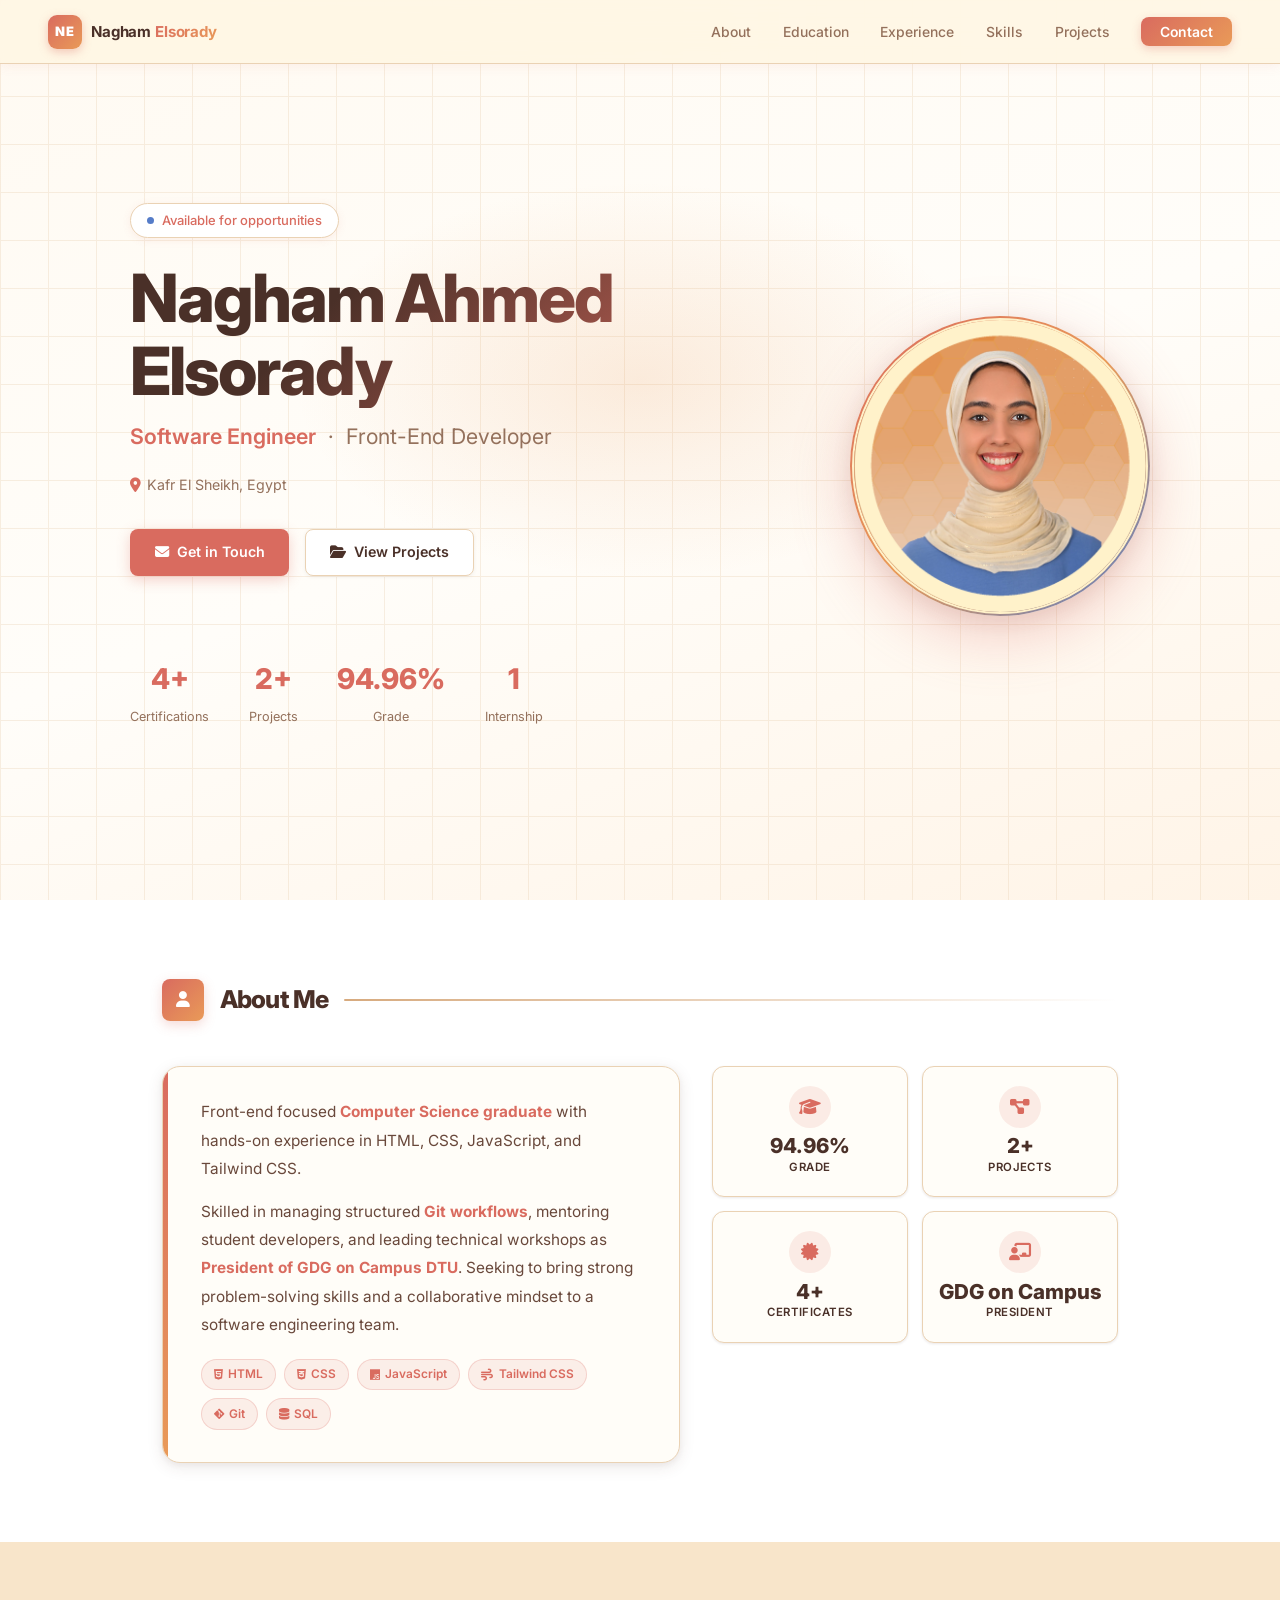
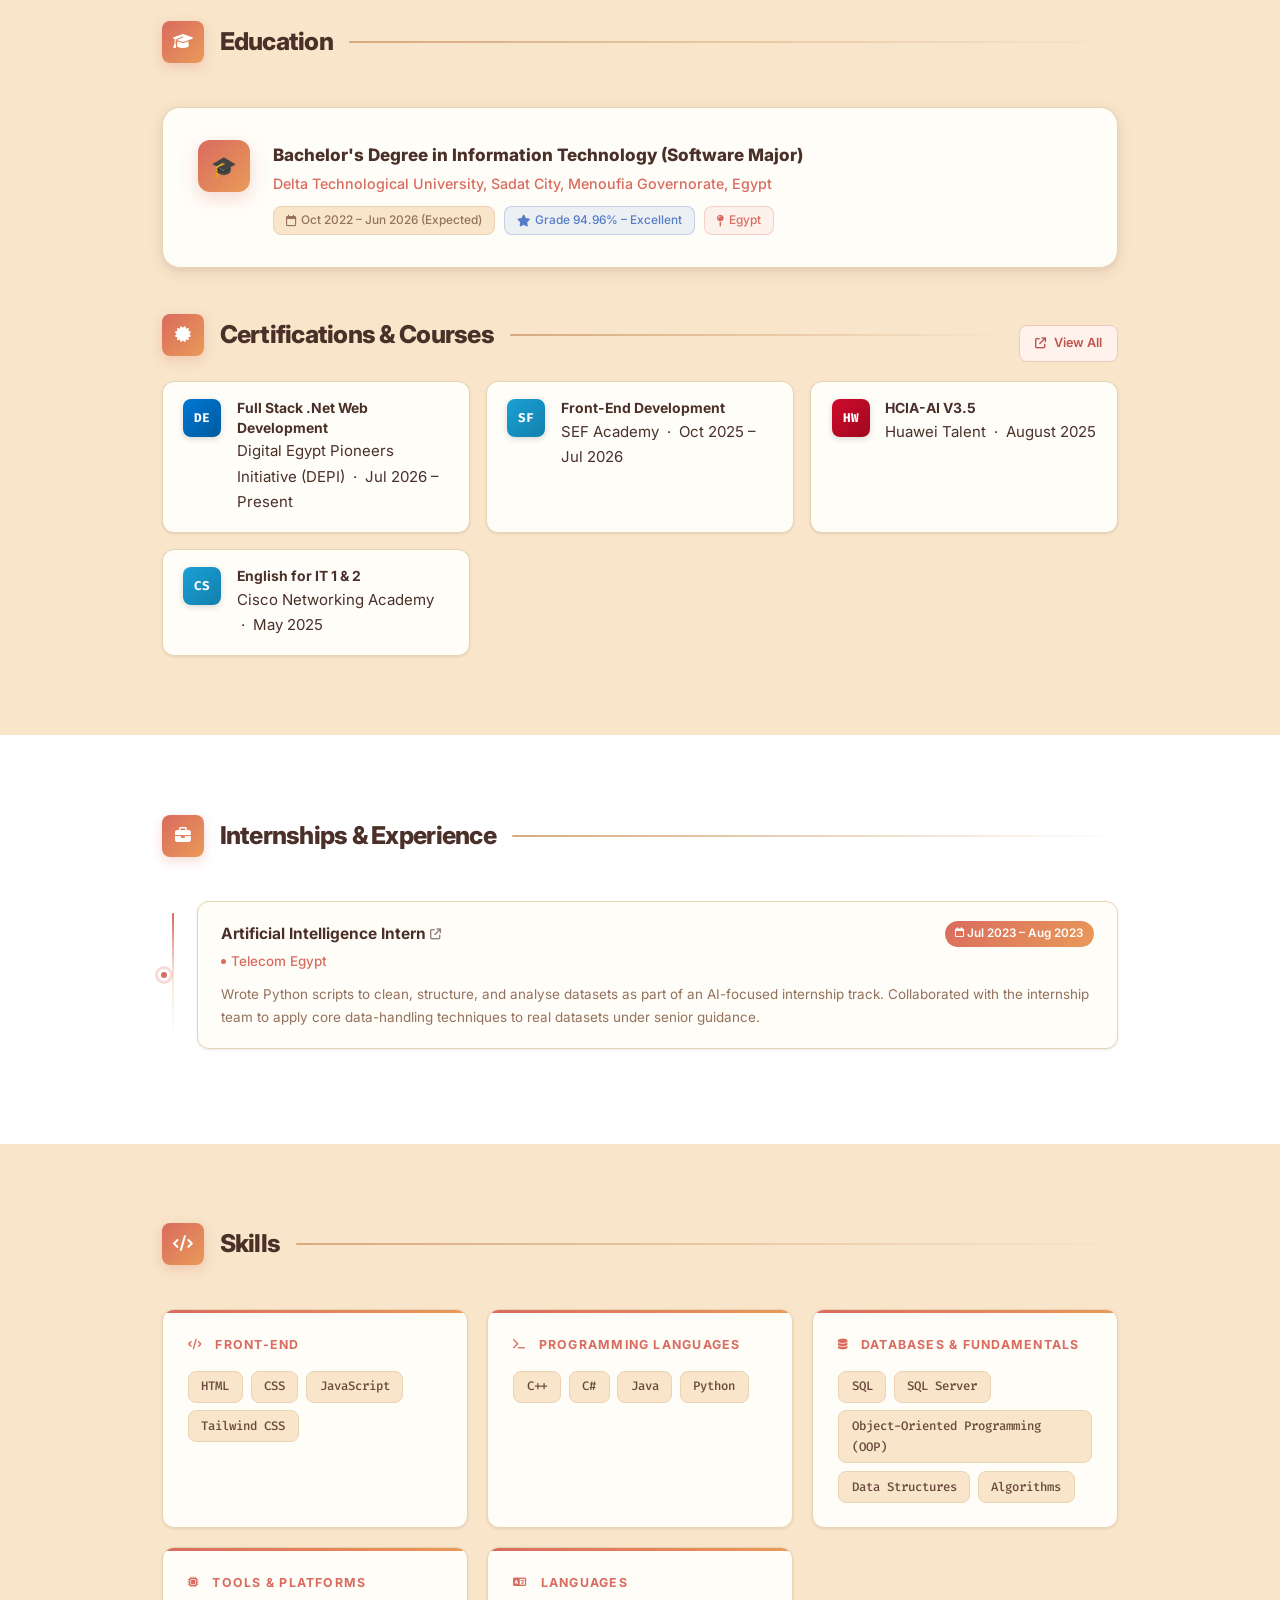
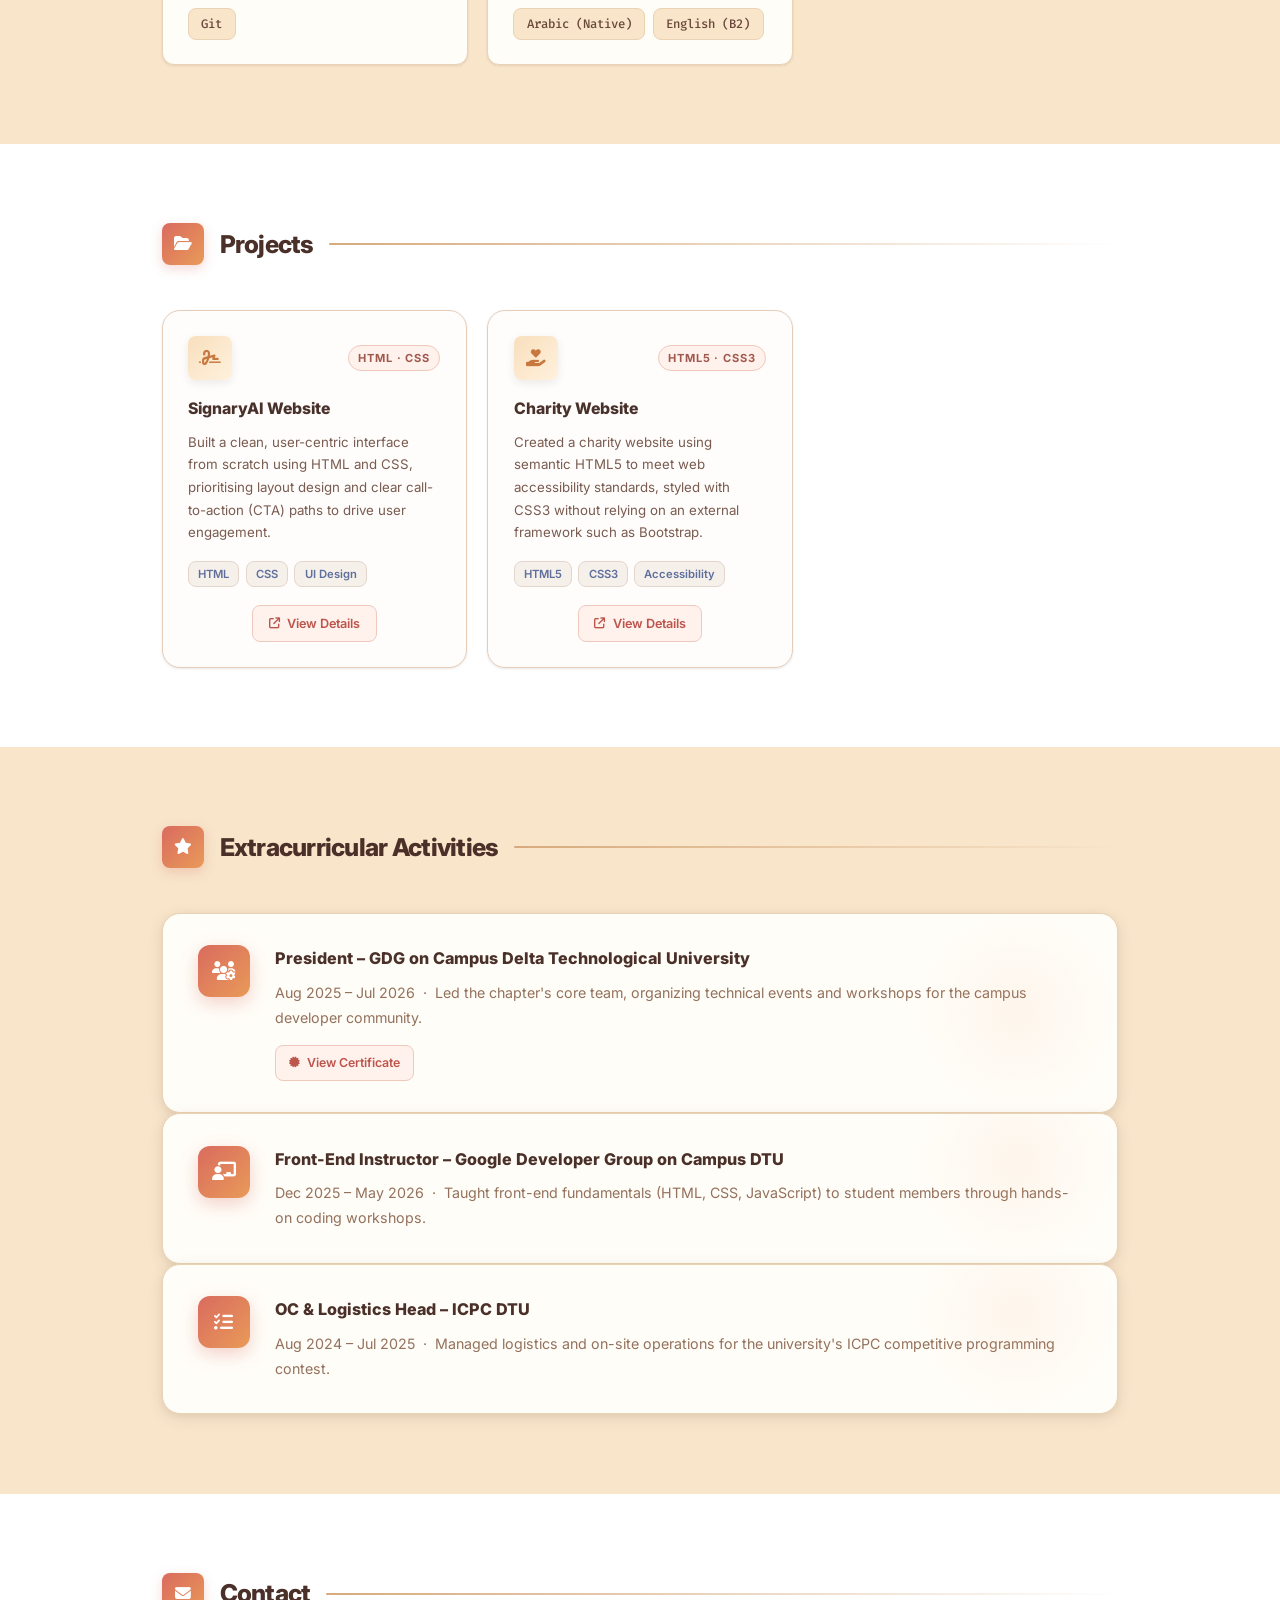
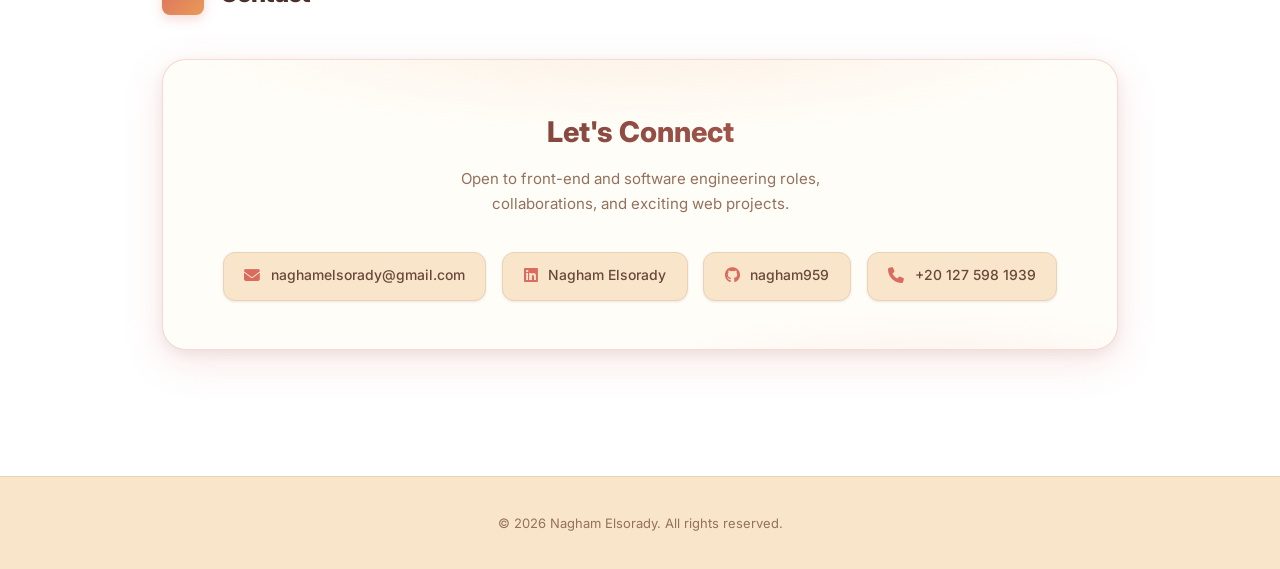
==== commit f48e43b7: "Update footer copyright text across multiple pages" ====
--- a/index.html
+++ b/index.html
@@ -383,6 +383,10 @@
     </div>
   </div>
 </section>
+
+<footer>
+  <p>&copy; 2026 Nagham Elsorady. All rights reserved.</p>
+</footer>
 
 <!-- ───────── JS ───────── -->
 <script>
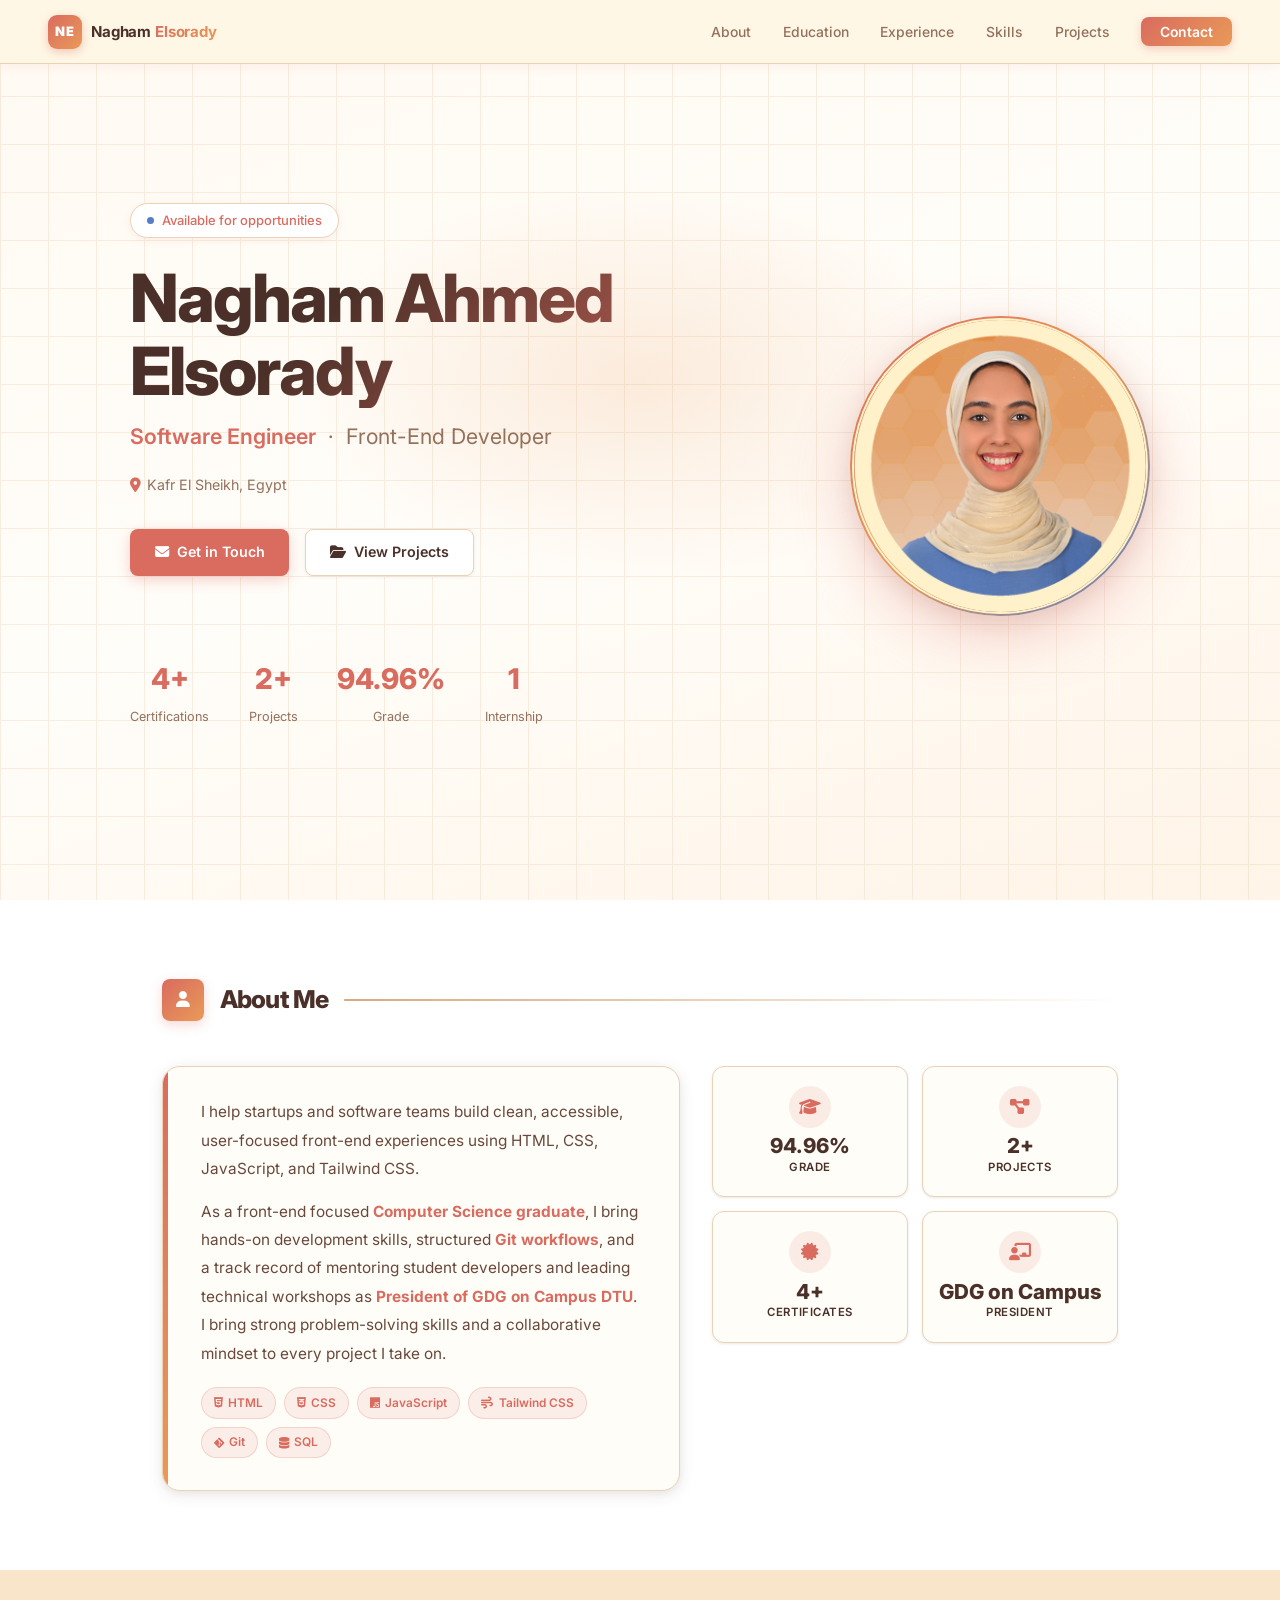
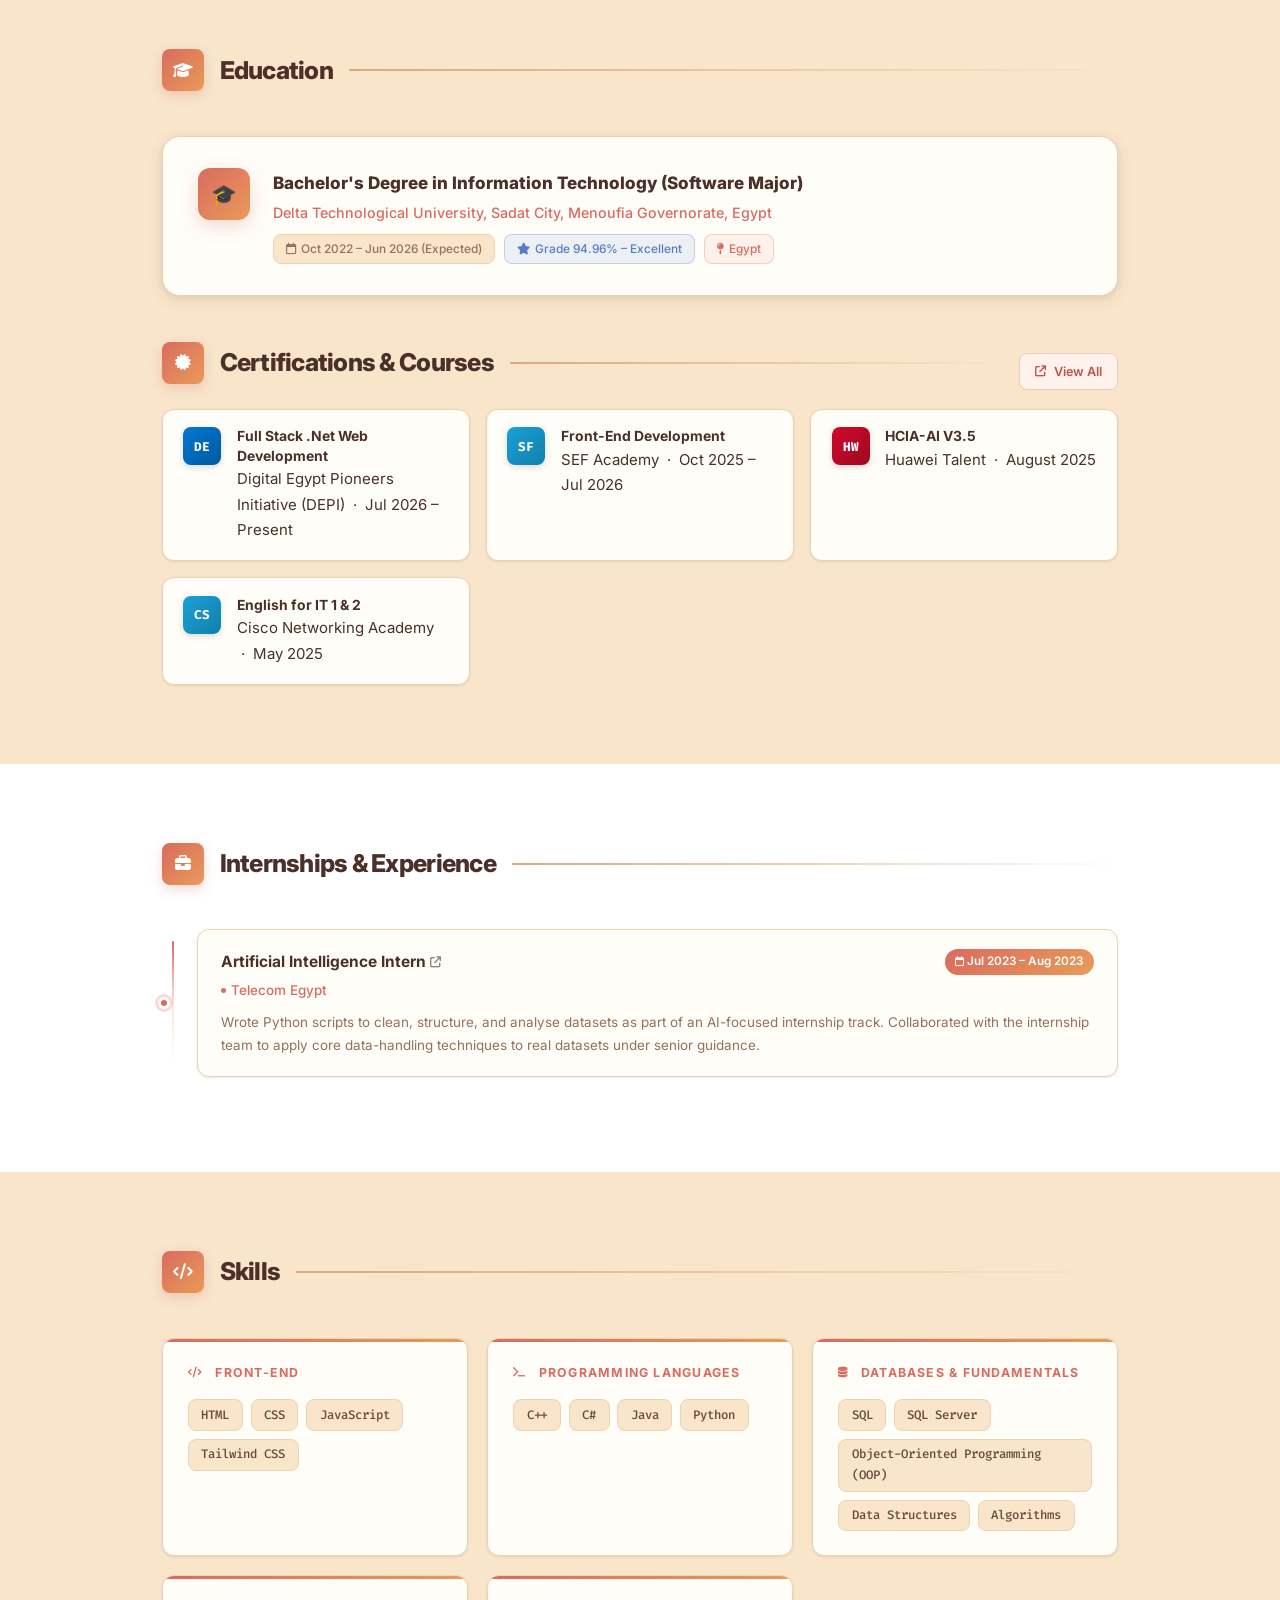
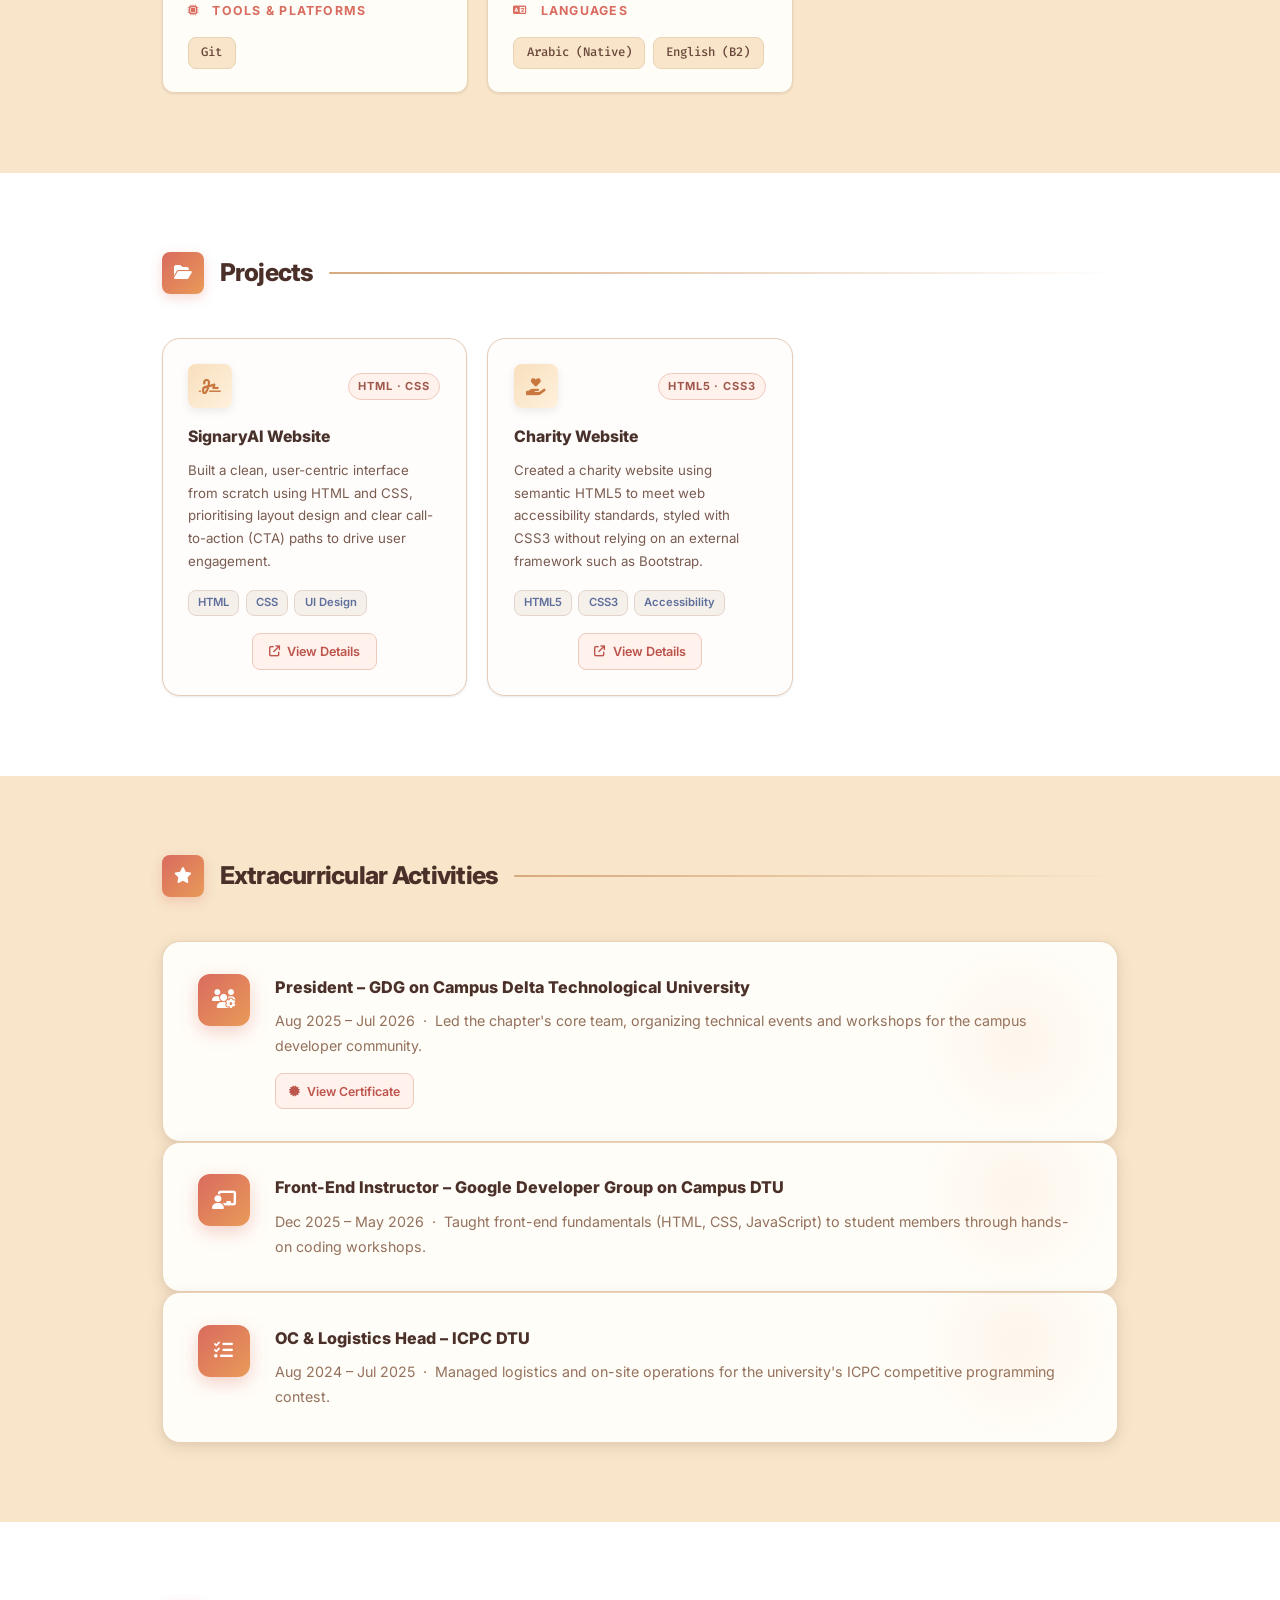
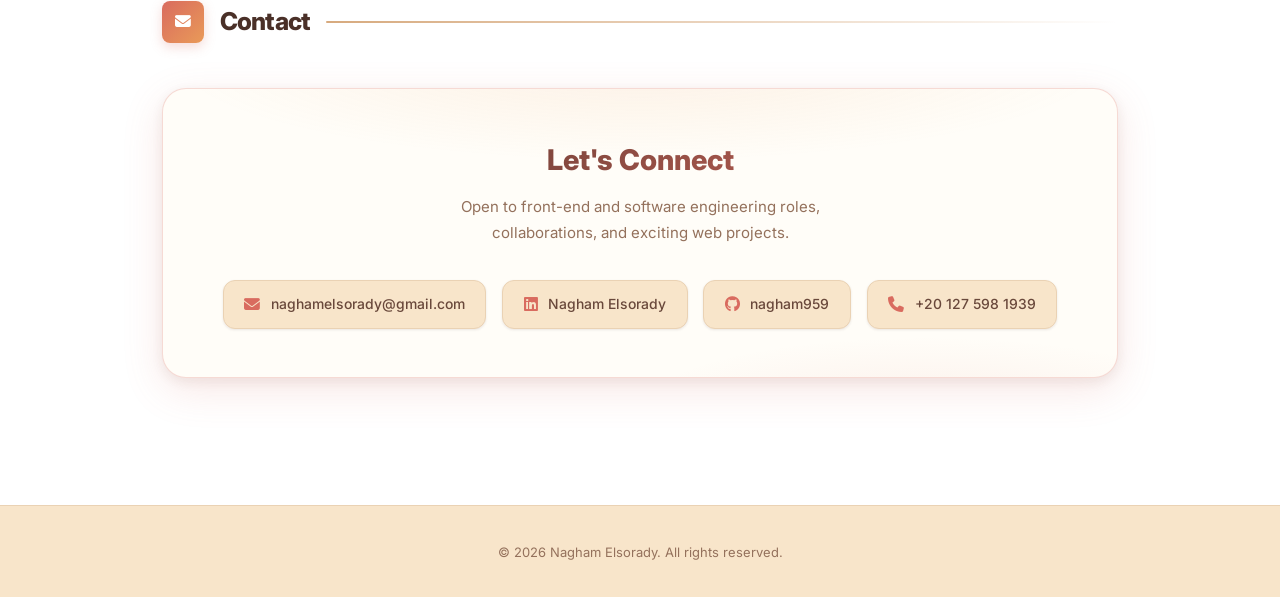
==== commit d565c0d8: "Revise about section to enhance personal branding and clarify skills" ====
--- a/index.html
+++ b/index.html
@@ -94,8 +94,8 @@
   </div>
   <div class="about-grid reveal">
     <div class="about-bio">
-      <p>Front-end focused <strong>Computer Science graduate</strong> with hands-on experience in HTML, CSS, JavaScript, and Tailwind CSS.</p>
-      <p>Skilled in managing structured <strong>Git workflows</strong>, mentoring student developers, and leading technical workshops as <strong>President of GDG on Campus DTU</strong>. Seeking to bring strong problem-solving skills and a collaborative mindset to a software engineering team.</p>
+      <p>I help startups and software teams build clean, accessible, user-focused front-end experiences using HTML, CSS, JavaScript, and Tailwind CSS.</p>
+      <p>As a front-end focused <strong>Computer Science graduate</strong>, I bring hands-on development skills, structured <strong>Git workflows</strong>, and a track record of mentoring student developers and leading technical workshops as <strong>President of GDG on Campus DTU</strong>. I bring strong problem-solving skills and a collaborative mindset to every project I take on.</p>
       <div class="about-tools">
         <span class="tool-chip"><i class="fa-brands fa-html5"></i> HTML</span>
         <span class="tool-chip"><i class="fa-brands fa-css3-alt"></i> CSS</span>
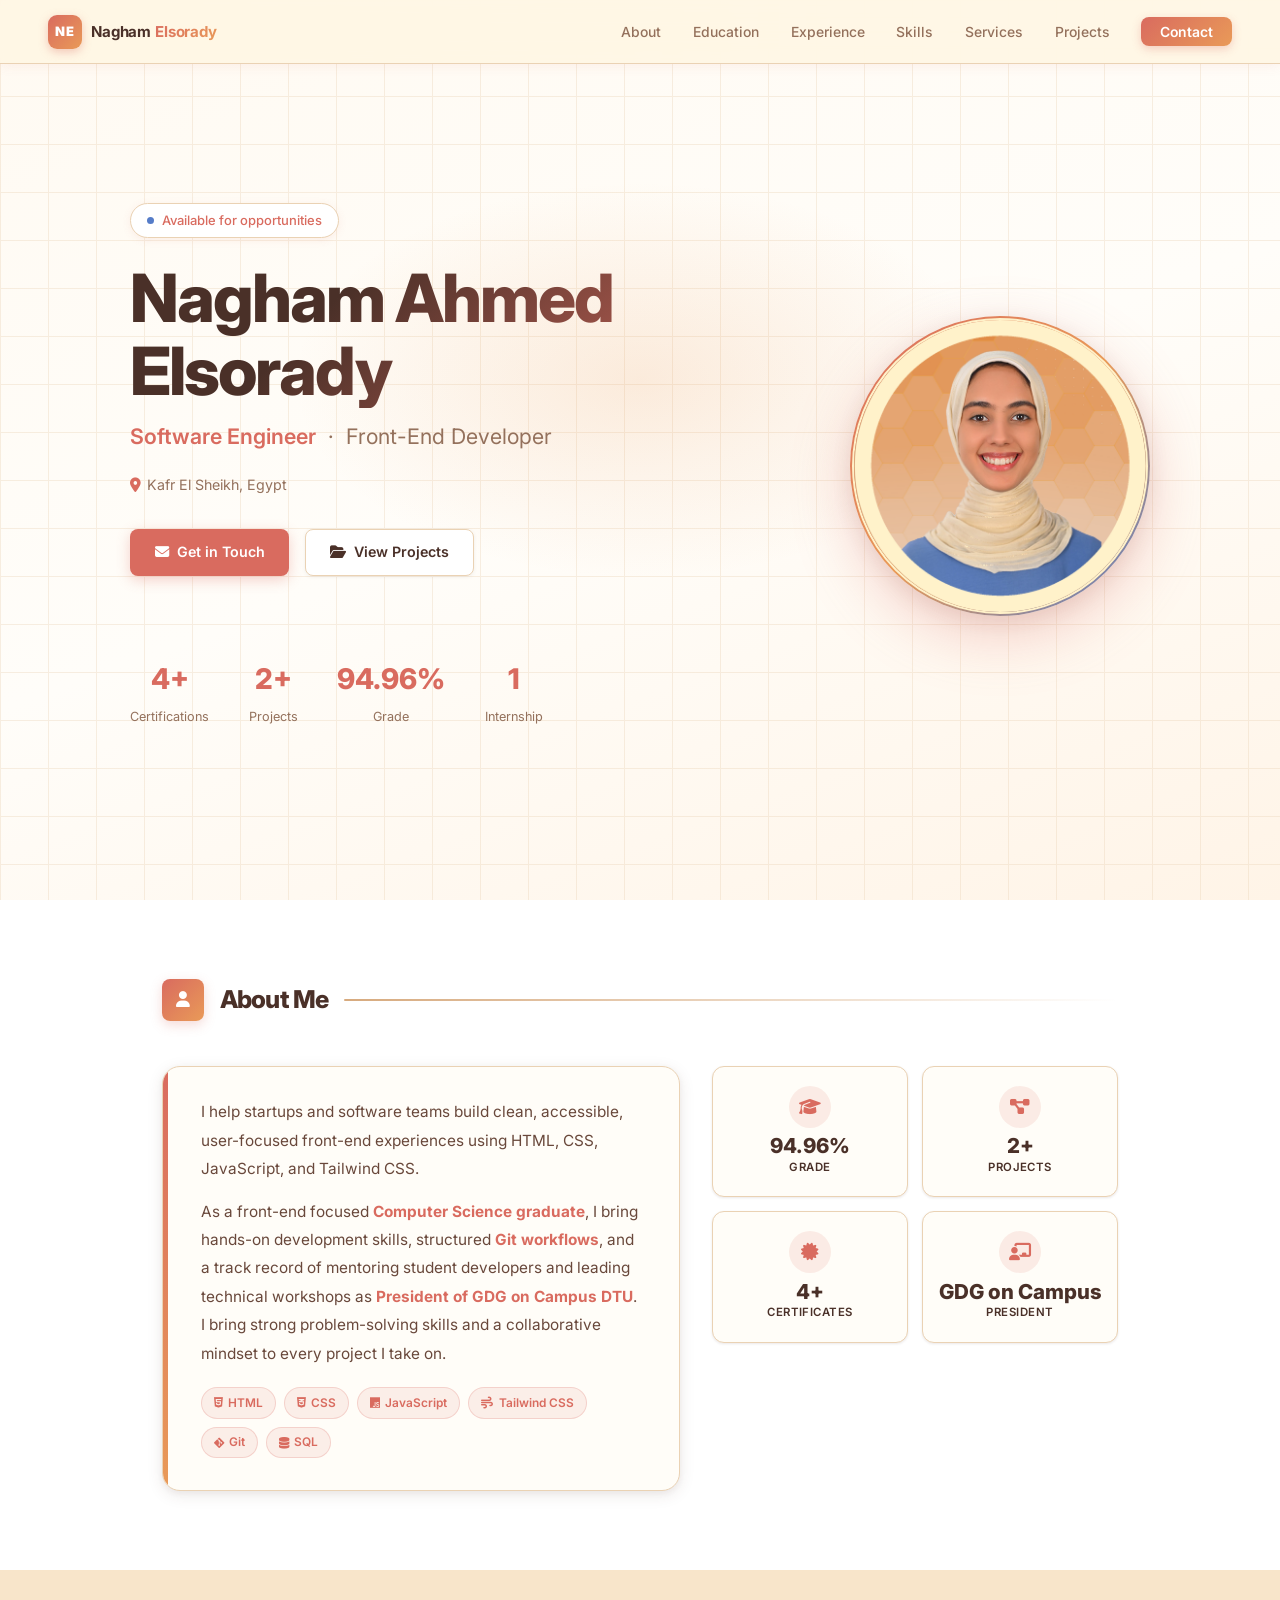
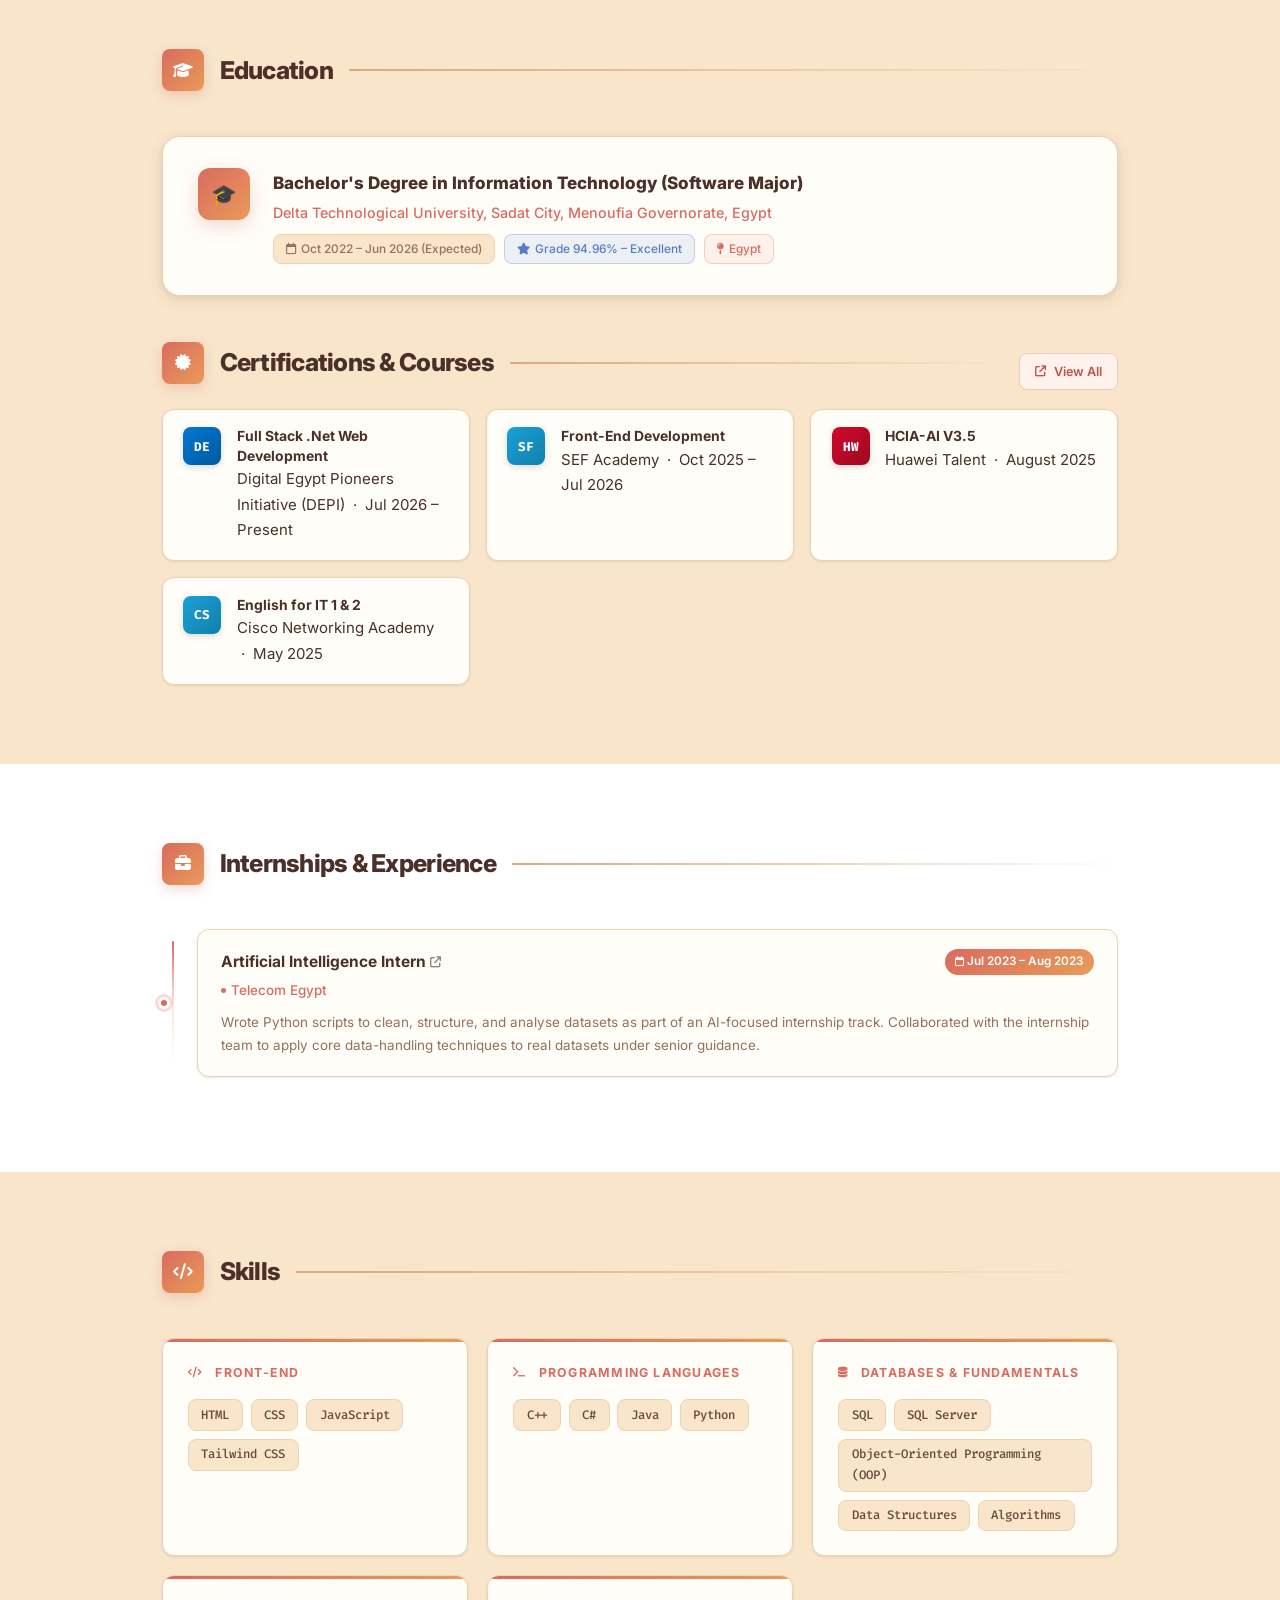
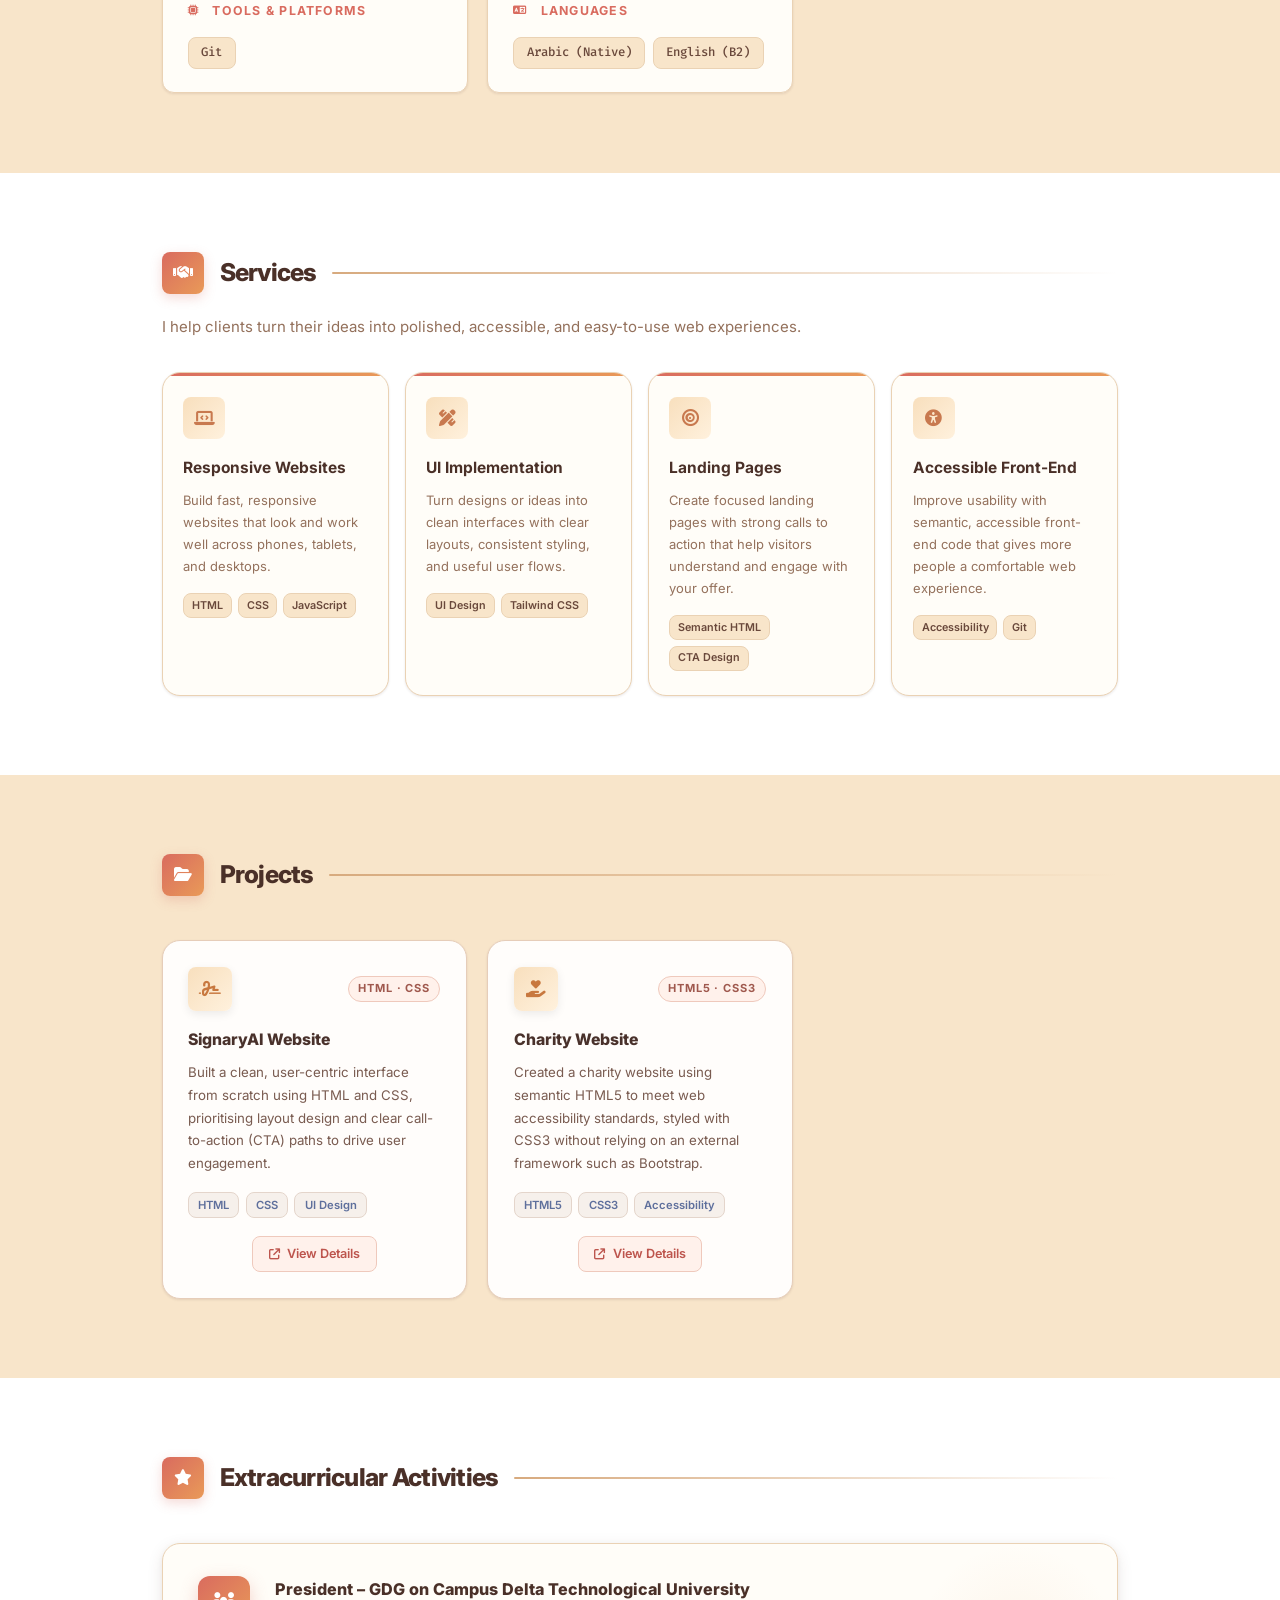
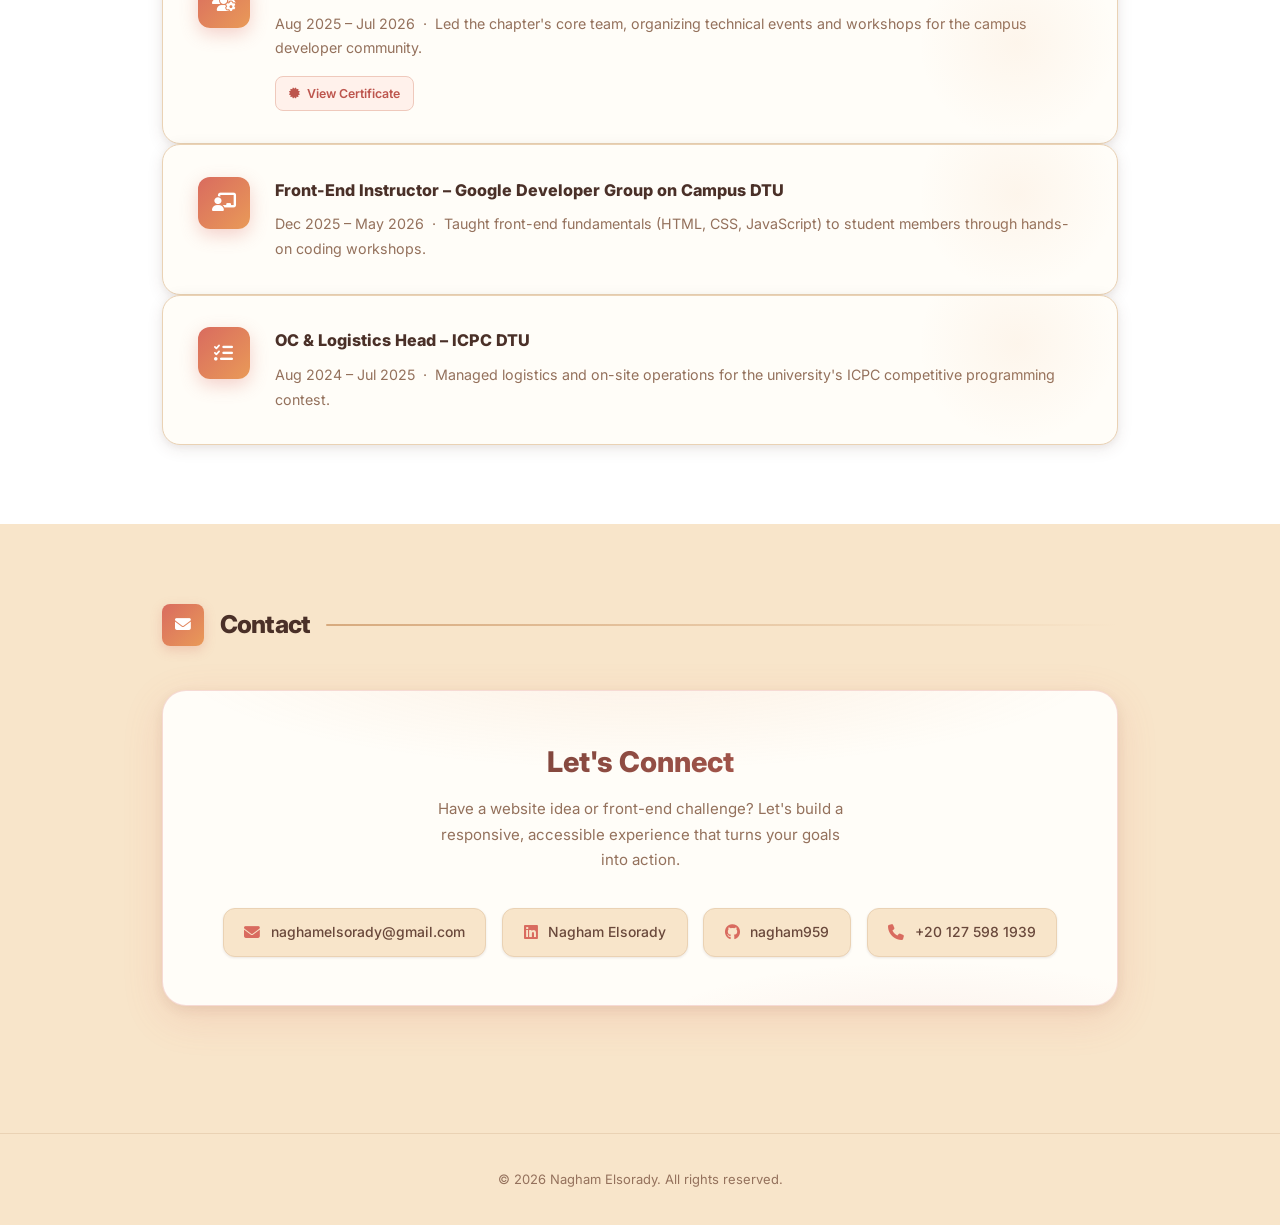
==== commit e2dbfa89: "Add services section with detailed offerings and update contact message" ====
--- a/index.html
+++ b/index.html
@@ -21,6 +21,7 @@
     <li><a href="#education">Education</a></li>
     <li><a href="#experience">Experience</a></li>
     <li><a href="#skills">Skills</a></li>
+    <li><a href="#services">Services</a></li>
     <li><a href="#projects">Projects</a></li>
     <li><a href="#contact" class="nav-cta">Contact</a></li>
   </ul>
@@ -274,6 +275,42 @@
   </div>
 </section>
 
+<!-- ───────── SERVICES ───────── -->
+<section id="services">
+  <div class="section-header reveal">
+    <div class="section-icon"><i class="fa-solid fa-handshake"></i></div>
+    <h2>Services</h2>
+    <div class="section-line"></div>
+  </div>
+  <p class="services-intro reveal">I help clients turn their ideas into polished, accessible, and easy-to-use web experiences.</p>
+  <div class="services-grid">
+    <article class="service-card reveal">
+      <div class="service-icon"><i class="fa-solid fa-laptop-code"></i></div>
+      <h3>Responsive Websites</h3>
+      <p>Build fast, responsive websites that look and work well across phones, tablets, and desktops.</p>
+      <div class="service-tools"><span>HTML</span><span>CSS</span><span>JavaScript</span></div>
+    </article>
+    <article class="service-card reveal">
+      <div class="service-icon"><i class="fa-solid fa-pen-ruler"></i></div>
+      <h3>UI Implementation</h3>
+      <p>Turn designs or ideas into clean interfaces with clear layouts, consistent styling, and useful user flows.</p>
+      <div class="service-tools"><span>UI Design</span><span>Tailwind CSS</span></div>
+    </article>
+    <article class="service-card reveal">
+      <div class="service-icon"><i class="fa-solid fa-bullseye"></i></div>
+      <h3>Landing Pages</h3>
+      <p>Create focused landing pages with strong calls to action that help visitors understand and engage with your offer.</p>
+      <div class="service-tools"><span>Semantic HTML</span><span>CTA Design</span></div>
+    </article>
+    <article class="service-card reveal">
+      <div class="service-icon"><i class="fa-solid fa-universal-access"></i></div>
+      <h3>Accessible Front-End</h3>
+      <p>Improve usability with semantic, accessible front-end code that gives more people a comfortable web experience.</p>
+      <div class="service-tools"><span>Accessibility</span><span>Git</span></div>
+    </article>
+  </div>
+</section>
+
 <!-- ───────── PROJECTS ───────── -->
 <section id="projects">
   <div class="section-header reveal">
@@ -362,7 +399,7 @@
   </div>
   <div class="contact-card reveal">
     <h3>Let's Connect</h3>
-    <p>Open to front-end and software engineering roles, collaborations, and exciting web projects.</p>
+    <p>Have a website idea or front-end challenge? Let's build a responsive, accessible experience that turns your goals into action.</p>
     <div class="contact-items">
       <a href="mailto:naghamelsorady@gmail.com" class="contact-item">
         <i class="fa-solid fa-envelope"></i>
--- a/style.css
+++ b/style.css
@@ -520,6 +520,47 @@
 }
 
 /* ────────────────────────────
+   SERVICES
+──────────────────────────── */
+.services-intro {
+  max-width: 650px; color: var(--muted); font-size: .95rem;
+  line-height: 1.75; margin: -1.5rem 0 2rem;
+}
+.services-grid {
+  display: grid;
+  grid-template-columns: repeat(4, 1fr);
+  gap: 1rem;
+}
+.service-card {
+  background: var(--card); border: 1px solid var(--border);
+  border-radius: var(--r-lg); padding: 1.5rem 1.3rem;
+  box-shadow: var(--shadow-sm); transition: all .25s;
+  position: relative; overflow: hidden;
+}
+.service-card::before {
+  content: ''; position: absolute; top: 0; left: 0; right: 0; height: 3px;
+  background: linear-gradient(90deg, var(--accent), var(--accent3));
+}
+.service-card:hover {
+  border-color: rgba(217,107,95,.45); transform: translateY(-4px);
+  box-shadow: var(--shadow-hover);
+}
+.service-icon {
+  width: 42px; height: 42px; border-radius: var(--r-sm);
+  display: flex; align-items: center; justify-content: center;
+  background: linear-gradient(135deg, #f8dfbd, #fff1dd);
+  color: var(--accent4); font-size: 1.05rem; margin-bottom: 1rem;
+}
+.service-card h3 { font-size: .98rem; color: var(--text); margin-bottom: .5rem; }
+.service-card p { color: var(--muted); font-size: .82rem; line-height: 1.7; }
+.service-tools { display: flex; flex-wrap: wrap; gap: .35rem; margin-top: 1rem; }
+.service-tools span {
+  background: var(--bg2); border: 1px solid var(--border);
+  border-radius: var(--r-sm); padding: .15rem .5rem;
+  color: var(--text2); font-size: .68rem; font-weight: 600;
+}
+
+/* ────────────────────────────
    PROJECTS
 ──────────────────────────── */
 .projects-grid {
@@ -710,6 +751,7 @@
   .about-grid { grid-template-columns: 1fr; }
   .about-highlights { grid-template-columns: repeat(4, 1fr); }
   .projects-grid { grid-template-columns: repeat(auto-fill, minmax(260px, 1fr)); }
+  .services-grid { grid-template-columns: repeat(2, 1fr); }
 }
 
 /* ────────────────────────────
@@ -759,6 +801,9 @@
   /* PROJECTS */
   .projects-grid { grid-template-columns: 1fr; }
 
+  /* SERVICES */
+  .services-grid { grid-template-columns: 1fr; }
+
   /* COURSES */
   .courses-grid { grid-template-columns: 1fr; }
 
